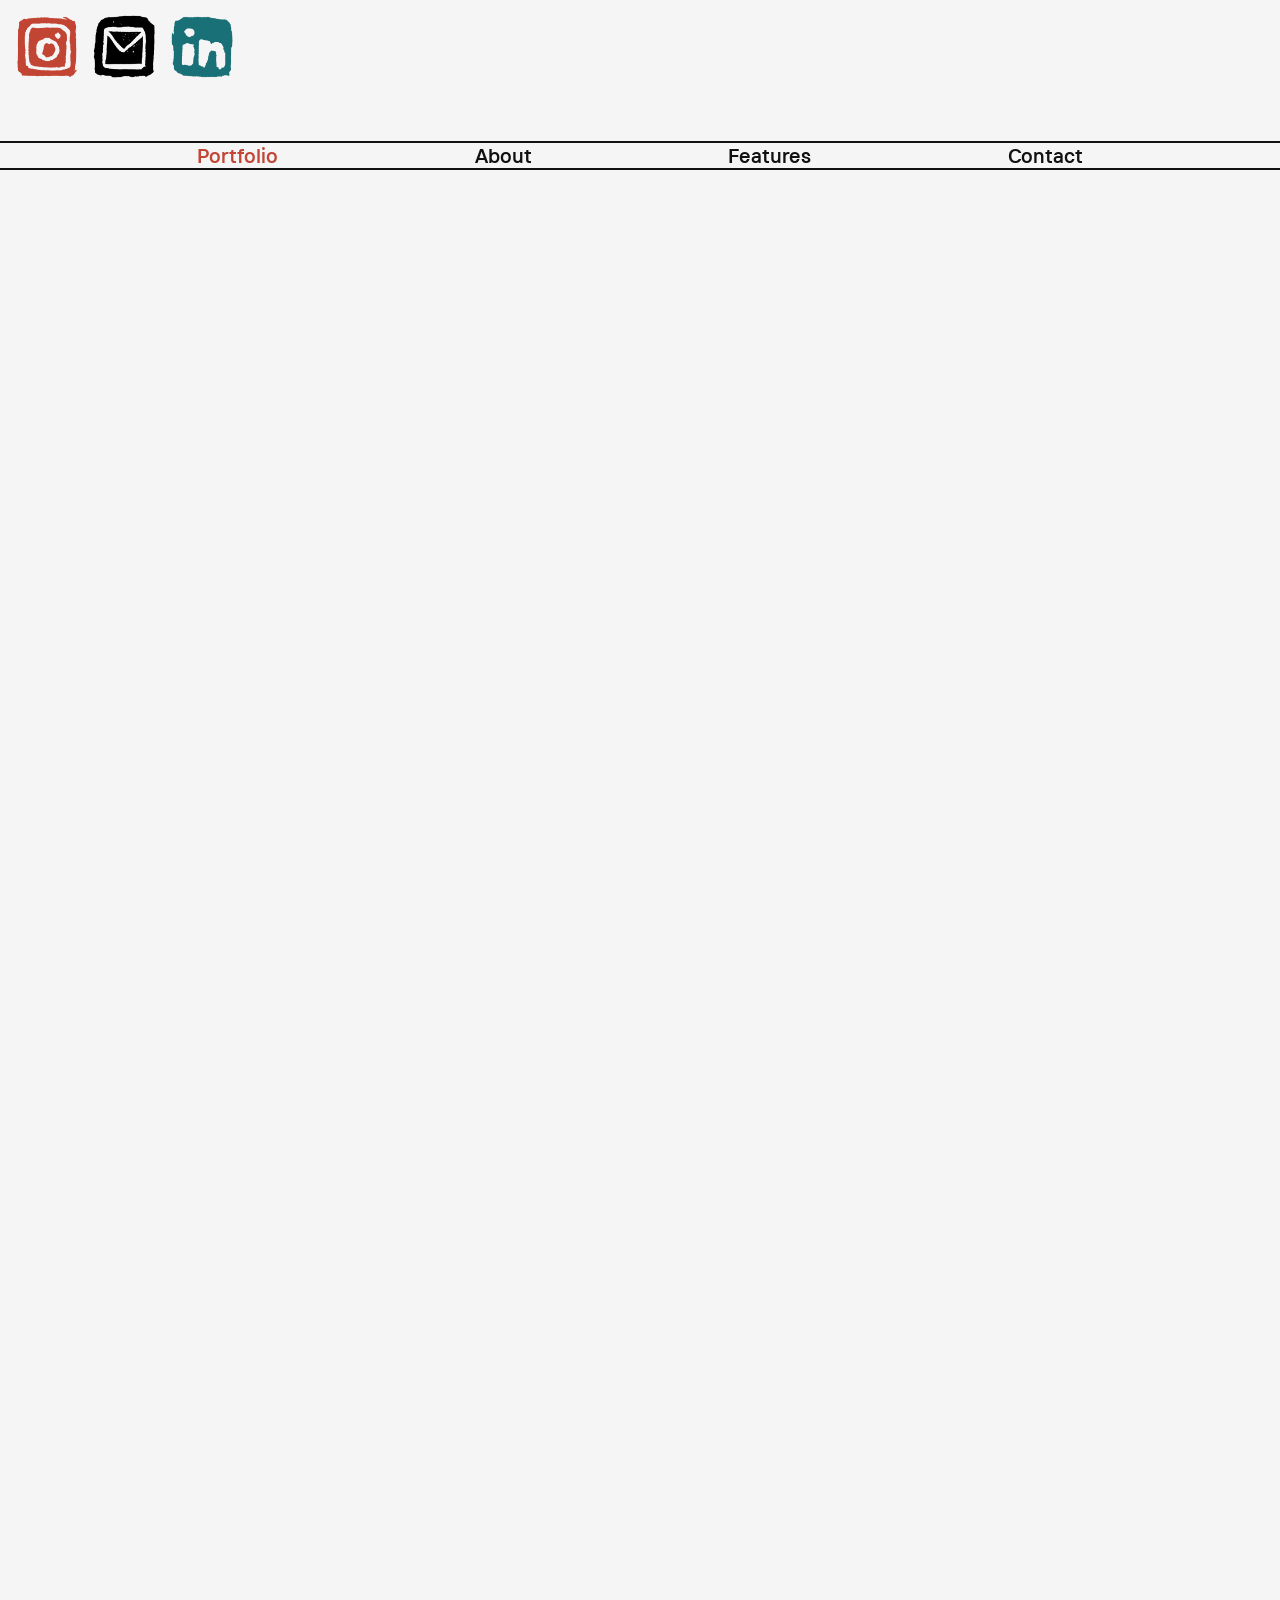
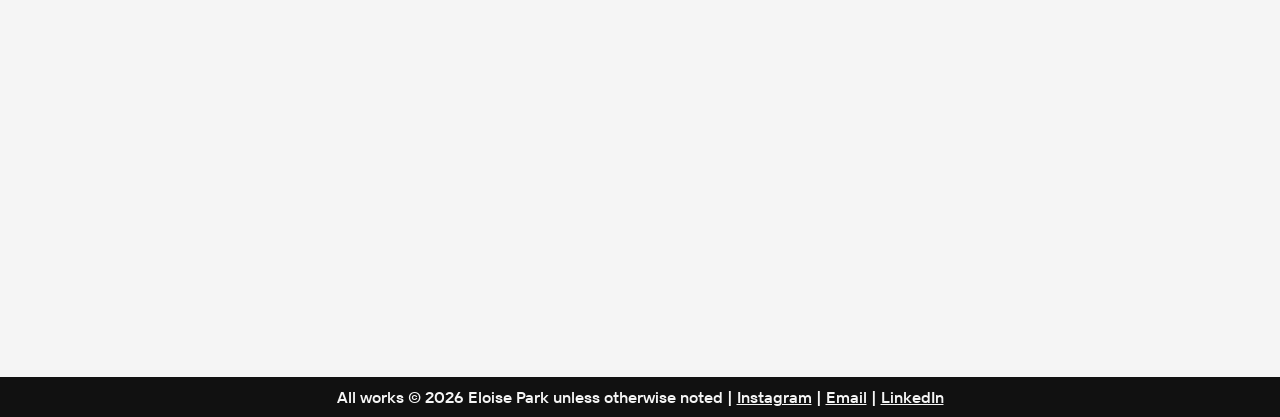
==== index.html @ 5592d57b "facelift" ====
<!DOCTYPE html>
<html lang="en">
<head>
    <meta charset="UTF-8">
    <meta name="viewport" content="width=device-width, initial-scale=1.0">
    <title>Eloise Park</title>
    
    <link rel="stylesheet" href="css/grid.css">
    <link rel="stylesheet" href="css/slideshow.css">
    <link rel="stylesheet" href="css/grid2page.css">
    <link rel="stylesheet" href="css/style.css">
</head>
<body>

    <div class="topstrip">
        <header>
            <h1>
                <a href="index.html">
                    <img id="logo" src="img/icons/eloisepark.png" alt="Eloise Park Logo"
                        onmouseover="this.src='img/icons/eloiseparkred.png'"
                        onmouseout="this.src='img/icons/eloisepark.png'">
                </a>
            </h1>
        </header>
        <div id="icons">
            <a href="https://www.instagram.com/eloise_park_art/" target="_blank"><img src="img/icons/insta.png" alt="Instagram"></a>
            <a href="mailto:eepark.88@gmail.com"><img src="img/icons/mail.png" alt="Email"></a>
            <a href="https://www.linkedin.com/in/eloise-park-a0b113347/" target="_blank"><img src="img/icons/linkedin.png" alt="Linkedin"></a>
        </div>
    </div>


    <nav>
        <ul>
            <li><a href="index.html" class="active">Portfolio</a></li>
            <li><a href="about.html">About</a></li>
            <li><a href="press.html">Features</a></li>
            <li><a href="contact.html">Contact</a></li>
        </ul>
    </nav>

    <main>

        <!-- Portfolio grid section -->
        <section>
            <div id="portfolio-grid" class="row">
                <!-- column 1 -->
                <div class="column">
                    <button class="img-container grid-item" data-category="all bio" data-project-id="1">
                    <img src="img/art/nose.png" alt="Nose"
                        onmouseover="this.src='img/art/noseplain.png'"
                        onmouseout="this.src='img/art/nose.png'">
                    <div class="caption">Nose</div>
                    </button>

                    <button class="img-container grid-item" data-category="all editorial" data-project-id="2">
                    <img src="img/art/castle.png" alt="Castle">
                    <div class="caption">Castle</div>
                    </button>

                    <button class="img-container grid-item" data-category="all editorial" data-project-id="3">
                    <img src="img/art/sheep.png" alt="Sheep">
                    <div class="caption">Sheep</div>
                    </button>

                    <button class="img-container grid-item" data-category="all editorial" data-project-id="4">
                    <img src="img/art/comic.png" alt="Comic">
                    <div class="caption">Comic</div>
                    </button>

                    <button class="img-container grid-item" data-category="all editorial" data-project-id="5">
                    <img src="img/art/penpfp.png" alt="Pen PFP">
                    <div class="caption">Pen PFP</div>
                    </button>
                </div>

                <!-- column 2 -->
                <div class="column">
                    <button class="img-container grid-item" data-category="all editorial" data-project-id="6">
                    <img src="img/art/matcha.png" alt="Matcha">
                    <div class="caption">Matcha</div>
                    </button>

                    <button class="img-container grid-item" data-category="all bio" data-project-id="7">
                    <img src="img/art/eye.png" alt="Eye"
                        onmouseover="this.src='img/art/eyeplain.png'"
                        onmouseout="this.src='img/art/eye.png'">
                    <div class="caption">Eye</div>
                    </button>

                    <button class="img-container grid-item" data-category="all editorial" data-project-id="8">
                    <img src="img/art/landscapeinked.png" alt="Landscape Inked"
                        onmouseover="this.src='img/art/landscape.png'"
                        onmouseout="this.src='img/art/landscapeinked.png'">
                    <div class="caption">Landscape Inked</div>
                    </button>

                    <button class="img-container grid-item" data-category="all editorial" data-project-id="9">
                    <img src="img/art/fire.png" alt="Fire">
                    <div class="caption">Fire</div>
                    </button>

                    <button class="img-container grid-item" data-category="all bio" data-project-id="10">
                    <img src="img/art/plants/11.png" alt="Bindweed">
                    <div class="caption">Bindweed</div>
                    </button>
                </div>

                <!-- column 3 -->
                <div class="column">
                    <button class="img-container grid-item" data-category="all bio" data-project-id="11">
                    <img src="img/art/plants/10.png" alt="Tree of Heaven">
                    <div class="caption">Tree of Heaven</div>
                    </button>

                    <button class="img-container grid-item" data-category="all bio" data-project-id="12">
                    <img src="img/art/ear.png" alt="Ear"
                        onmouseover="this.src='img/art/earplain.png'"
                        onmouseout="this.src='img/art/ear.png'">
                    <div class="caption">Ear</div>
                    </button>

                    <button class="img-container grid-item" data-category="all editorial" data-project-id="13">
                    <img src="img/art/metamorphosis.png" alt="Metamorphosis">
                    <div class="caption">Metamorphosis</div>
                    </button>

                    <button class="img-container grid-item" data-category="all editorial" data-project-id="14">
                    <img src="img/art/woman.png" alt="Shooting from the Hip">
                    <div class="caption">Shooting from the Hip</div>
                    </button>
                </div>

                <!-- column 4 -->
                <div class="column">
                    <button class="img-container grid-item" data-category="all editorial" data-project-id="15">
                    <img src="img/art/warrorinked.png" alt="Warrior Inked"
                        onmouseover="this.src='img/art/warrior.png'"
                        onmouseout="this.src='img/art/warrorinked.png'">
                    <div class="caption">Warrior Inked</div>
                    </button>

                    <button class="img-container grid-item" data-category="all editorial" data-project-id="16">
                    <img src="img/art/pillbug.png" alt="Pillbug">
                    <div class="caption">Pillbug</div>
                    </button>

                    <button class="img-container grid-item" data-category="all bio" data-project-id="17">
                    <img src="img/art/plants/9.png" alt="Dandelion">
                    <div class="caption">Dandelion</div>
                    </button>
                </div>
                </div>
        </section>

        <!-- Project view section (add this if you haven't yet) -->
        <section id="project-view" class="project-view hidden">
            <div class="project-nav-top">
            <button id="back-to-grid" class="nav-arrow">&#8592; Back</button>
            </div>

            <div class="project-content">
            <button id="prev-project" class="nav-arrow">&#8592;</button>

            <div class="project-details">
                <h2 id="project-title"></h2>
                <img id="project-image" src="" alt="">
                <p id="project-description"></p>
            </div>

            <button id="next-project" class="nav-arrow">&#8594;</button>
            </div>
        </section>



    </main>
    <footer>
        All works &copy; 2026 Eloise Park unless otherwise noted 
        | <a href="https://www.instagram.com/eloise_park_art/" target="_blank">Instagram</a> 
        | <a href="mailto:eepark.88@gmail.com">Email</a> 
        | <a href="https://www.linkedin.com/in/eloise-park-a0b113347/" target="_blank">LinkedIn</a>
    </footer>


    <script src="js/script.js"></script>
    <script src="js/grid2page.js"></script>
    <script src="js/slideshow.js"></script>
    <script src="js/index_reveal.js"></script>
</body>
</html>
---- css/grid.css ----
:root{

    --blue: #283c3b;
    --dark-color: var(--black);
    --secondary-dark-color: var(--black);
    --med-color: var(--black);
    --secondary-light-color: #eeddd5;
    --white : #f5f5f5;
    --black : #111111;
}

@font-face {
    font-family: 'paper';
    src: url(fonts/demibold.ttf);
}
@font-face {
    font-family: 'cursive';
    src: url(fonts/cursive.ttf);
}

* {
  box-sizing: border-box;
}



#portfolio-buttons {
  background-color: var(--dark-color);
  padding-top: 10px;
  padding-bottom: 10px;
  text-align: center;
  margin-top: 0px;
  margin-bottom: 20px;
  flex-direction: row;
  display: flex;
  justify-content: space-evenly;
}

#portfolio-buttons button {
  background-color: var(--secondary-dark-color);
  color: var(--white);
  border: none;
  padding: 10px 20px;
  font-size: 1.5vw;
  cursor: pointer;
  border-radius: 5px;
}

@media (max-width: 600px) {
  #portfolio-buttons button {
    font-size: 16px;
    padding: 8px 16px;
  }
}

#portfolio-buttons button:hover {
  background-color: var(--white);
  color: var(--dark-color);
  transition: 0.3s;
}



.row {
  display: flex;
  flex-wrap: wrap;
  padding: 0 4px;
}

.column {
  flex: 25%;
  max-width: 25%;
  padding: 0 4px;
}

.column .img-container {
  position: relative;
  margin-top: 8px;
  overflow: hidden;
  border: var(--secondary-dark-color) solid 2px;
}
.column button {
  width: 100%;
}

.column img {
  width: 100%;
  vertical-align: middle;
  transition: transform 0.4s ease, box-shadow 0.4s ease;
}

.caption {
  position: absolute;
  bottom: 0;
  left: 0;
  right: 0;
  background: var(--dark-color);
  color: var(--white);
  font-size: 16px;
  text-align: center;
  opacity: 0;
  padding: 12px;
  transition: opacity 0.4s ease;
}

.img-container:hover img {
  transform: scale(1.08);
  box-shadow: 0 8px 20px rgba(0, 0, 0, 0.4);
}

.img-container:hover .caption {
  opacity: 1;
}

@media screen and (max-width: 800px) {
  .column {
    flex: 50%;
    max-width: 50%;
  }
  #icons{
    display: none;
  }
}

@media screen and (max-width: 600px) {
  .column {
    flex: 100%;
    max-width: 100%;
  }
}













.img-container2 {
    width: 500px;
    margin: 0 auto;
    border: var(--secondary-dark-color) solid 2px;
}

.img-container2 img {
    width: 100%;
    display: block;
    box-sizing: border-box;
    margin-top: 8px;
    border-radius: 4px;
    transition: box-shadow 0.5s, transform 0.5s;
}




















/* EXTRA ANIMATIONS:::::::::::::: */

/* Scroll reveal system */
.reveal {
  opacity: 0;
  transform: translateY(24px);
  transition: opacity 700ms ease, transform 700ms ease;
  will-change: opacity, transform;
}

.reveal.is-visible {
  opacity: 1;
  transform: translateY(0);
}

@media (max-width: 900px) {
  .reveal,
  .grid-item {
    opacity: 1 !important;
    transform: none !important;
    transition: none !important;
  }
}

footer {
  opacity: 1 !important;
  transform: none !important;
}

/* Slight stagger helpers */
.reveal-delay-1 { transition-delay: 80ms; }
.reveal-delay-2 { transition-delay: 160ms; }
.reveal-delay-3 { transition-delay: 240ms; }
.reveal-delay-4 { transition-delay: 320ms; }

/* Portfolio cards animate nicely */
#portfolio-grid .grid-item {
  opacity: 0;
  transform: translateY(22px) scale(0.985);
  transition: opacity 650ms ease, transform 650ms ease;
}

#portfolio-grid .grid-item.is-visible {
  opacity: 1;
  transform: translateY(0) scale(1);
}

/* Hero/slideshow subtle depth */
.slideshow,
header {
  will-change: transform;
}

/* Optional hover polish for cards */
.grid-item img {
  transition: transform 0.45s ease, filter 0.45s ease;
}

.grid-item:hover img {
  transform: scale(1.04);
  filter: saturate(1.03);
}

/* Accessibility */
@media (prefers-reduced-motion: reduce) {
  .reveal,
  #portfolio-grid .grid-item {
    opacity: 1 !important;
    transform: none !important;
    transition: none !important;
  }
}
---- css/grid2page.css ----
.hidden {
  display: none !important;
}

.grid-item {
  border: none;
  background: none;
  padding: 0;
  cursor: pointer;
  display: block;
}

.grid-item img {
  width: 100%;
  height: auto;
  display: block;
}

.project-view {
  position: fixed;
  inset: 0;
  background: var(--white);
  z-index: 9999;
  overflow-y: auto;        /* allow scrolling inside the modal */
  overflow-x: hidden;
}

.project-nav-top {
  position: absolute;
  top: 20px;
  left: 20px;
  z-index: 20;
}

#back-to-grid {
  color: var(--black);
  border: none;
  background: rgba(255, 255, 255, 0.85);
  padding: 10px 14px;
  border-radius: 8px;
  cursor: pointer;
  font-size: clamp(1rem, 1.4vw, 1.2rem);
}

.project-content {
  width: 100%;
  display: flex;
  flex-direction: column;
  align-items: center;
  justify-content: center;
  padding: 70px 80px 20px;
  box-sizing: border-box;
  position: relative;
}


.project-details {
  display: flex;
  flex-direction: column;
  align-items: center;
  text-align: center;
  gap: 1rem;
}

#project-title {
  margin: 0;
  font-size: clamp(1.2rem, 1.8vw, 2rem);
}

#project-image {
  height: 90vh;
  width: auto;
  max-width: 100%;
  object-fit: contain;
  display: block;
}

#project-description {
  max-width: 900px;
  margin: 0;
  font-size: clamp(1rem, 1.1vw, 1.2rem);
  line-height: 1.4;
}

.nav-arrow {
  position: absolute;
  top: 50%;
  transform: translateY(-50%);
  color: var(--black);
  border: none;
  background: rgba(255, 255, 255, 0.85);
  font-size: clamp(1.5rem, 2vw, 2rem);
  padding: 0.6rem 0.9rem;
  cursor: pointer;
  border-radius: 8px;
  z-index: 20;
}

#prev-project {
  left: 20px;
}

#next-project {
  right: 20px;
}
---- css/style.css ----
:root{
    --blue: #283c3b;
    --red: #c24536;
    --darkred: #763026;
    --dark-color: var(--black);
    --secondary-dark-color: var(--black);
    --med-color: var(--black);
    --secondary-light-color: #eeddd5;
    --white : #f5f5f5;
    --black : #111111;
}

@font-face {
    font-family: 'paper';
    src: url(fonts/demibold.ttf);
}
@font-face {
    font-family: 'cursive';
    src: url(fonts/cursive.ttf);
}

::-webkit-scrollbar{
width: 0px; 
}



  @keyframes slide-in {
    from {
      transform: translateX(100%);
    }
    to {
      transform: translateX(0%);
    }
  }



@keyframes bounce {
  0%, 100% {
    transform: translateY(0);
  }
  50% {
    transform: translateY(-0.5px);
  }
}










body {
    margin: 0;
    padding: 0;
    font-family: 'paper', sans-serif;
    background-color: var(--white);
    color: var(--dark-color);
    overflow-x: hidden;
    scrollbar-width: none;
}





header h1 a {
    text-decoration: none;
    color: var(--dark-color);
    cursor: pointer;
    z-index: 3;
}
header h1 a:hover{
    text-decoration: none;
    font-style: normal;
    color: var(--dark-color);
}

#logo {
    width: 50%;
    height: auto;
    position: relative;
    display: block;
    margin-left: auto;
    margin-right: auto;
    margin-bottom: -20px;
    z-index: 10000000;
}
@media screen and (max-width: 768px) {
    #logo {
        width: 90%;
    }
}



img{
    width: 100%;
}

#icons {
    position: absolute;
    top: 10px;
    left: 10px;
    z-index: 1;
}

#icons img {
    width: 5vw;
    height: 5vw;
    margin: 5px;
    transition: transform 0.3s;
}
#icons img:hover {
    transform: scale(1.2) ;
    border-bottom: var(--dark-color) 1px solid;
}


#sidebar-icons {
    display: flex;
    flex-direction: column;
    max-width: 100%;
    padding: 0px;
    margin: 0px;
}
#sidebar-icons a {
    gap: 10px;
    margin-left: -10px;
    display: flex;
    flex-direction: row;
    align-items: center;
}
#sidebar-icons a img{
    width: 30px;
    height: 30px;
}
#sidebar-icons a p{
    font-size: 16px;
}


@media screen and (max-width: 768px) {
    #icons {
        display: none;
    }
}

#tab {
    position: fixed;
    font-size: 2vw;
    right: 0;
    top: 10px;
    background-color: var(--dark-color);
    color: var(--white);
    padding: 10px;
    border-radius: 8px 0 0 8px;
    cursor: pointer;
    font-family: 'cursive', sans-serif;
    z-index: 2;
    animation: slide-in 1000ms;
}

#tab:hover{
    text-decoration: underline;
    text-decoration-color: var(--white);
    color: var(--secondary-light-color);
    transition: color 0.25s ease-in-out;
}

@media screen and (max-width: 768px) {
    #tab {
        display: none;
    }
}

header {
    background-color: var(--white);
    border-color: var(--dark-color);
    color: var(--dark-color);
    font-family: 'cursive', sans-serif;
    text-align: center;
}

header h1 {
    font-size: 50px;
    margin-top: 30px;
    margin-bottom: 0px;
}

nav {
    display: flex;
    justify-content: space-evenly;
    flex-direction: row;
    background-color: var(--white);
    border-top: solid 2px var(--secondary-dark-color); 
    border-bottom: solid 2px var(--secondary-dark-color);
    border-left: none;
    border-right: none;
    color: var(--secondary-dark-color);
    margin-bottom: 5px;
    font-size: 20px;
}

nav span {
    cursor: pointer;
}

nav span:hover {
    color: var(--med-color);
    font-style: italic;
}

nav ul {
    list-style-type: none;
    padding: 0;
    margin: 0;
    display: flex;
    justify-content: space-evenly;
    width: 100%;
}
nav li {
    display: inline;
}
nav a {
    color: var(--dark-color);
    text-decoration: none;
    margin: 0;
}

a:hover{
font-style: italic;
color: var(--secondary-dark-color);
}

.active {
    color: var(--red) !important;
}


.navbar a:hover {
  background-color: var(--med-color);
  color: var(--white);
}




i {
    display: inline-block;
    color: var(--white);
}
i:hover{
    animation: bounce 0.3s ease-out;
    animation-fill-mode: none;
}





a {
    color: inherit;
    display: inline-block;
}
a:hover{
    animation: bounce 0.3s ease-out;
    animation-fill-mode: none;
}



footer {
    background-color: var(--secondary-dark-color);
    color: var(--white);
    text-align: center;
    margin-top: 20px;
    position: relative;
    left: 0;
    bottom: -10px;
    width: 100%;
    padding: 10px 0;
    padding-bottom: 10px;
}

footer a:hover {
    color: var(--white);
}
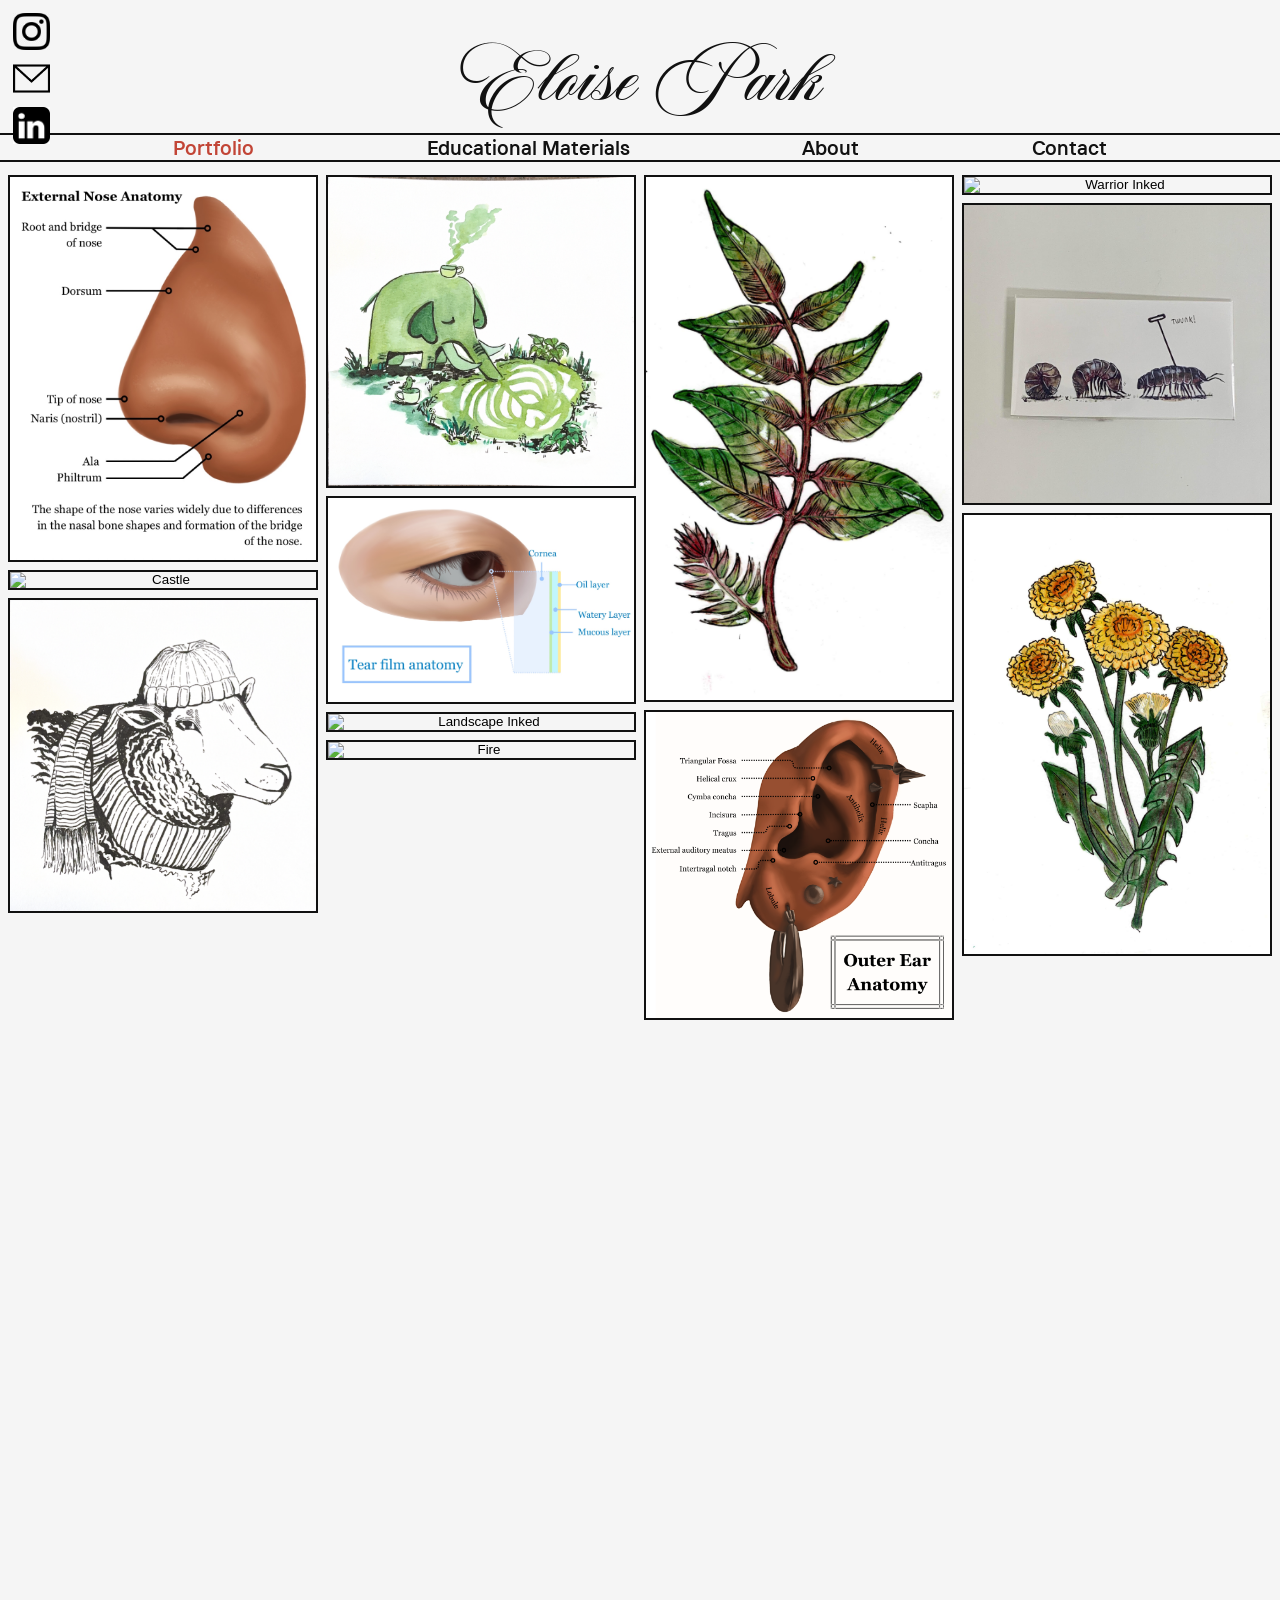
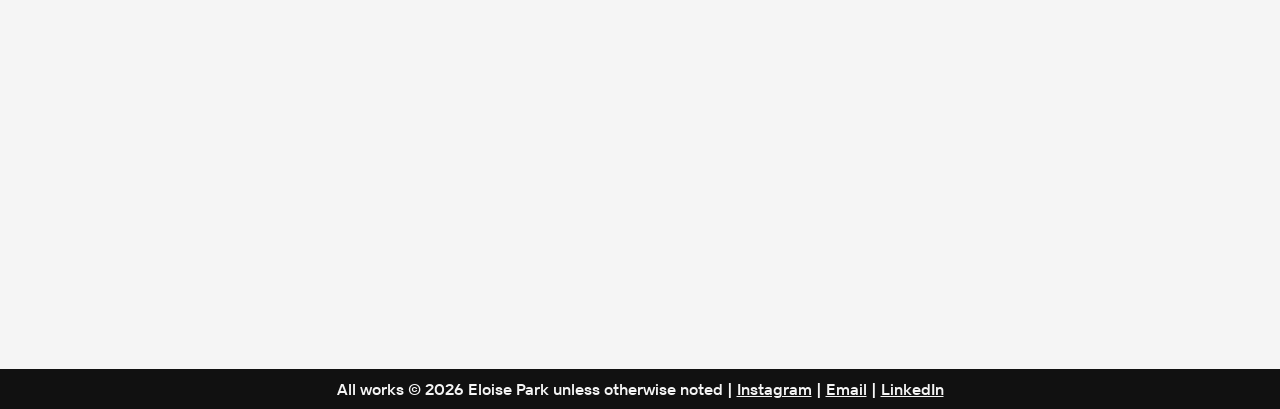
==== commit 030d86c8: "Push" ====
--- a/index.html
+++ b/index.html
@@ -16,9 +16,7 @@
         <header>
             <h1>
                 <a href="index.html">
-                    <img id="logo" src="img/icons/eloisepark.png" alt="Eloise Park Logo"
-                        onmouseover="this.src='img/icons/eloiseparkred.png'"
-                        onmouseout="this.src='img/icons/eloisepark.png'">
+                    Eloise Park
                 </a>
             </h1>
         </header>
@@ -33,8 +31,8 @@
     <nav>
         <ul>
             <li><a href="index.html" class="active">Portfolio</a></li>
+            <li><a href="resources.html">Educational Materials</a></li>
             <li><a href="about.html">About</a></li>
-            <li><a href="press.html">Features</a></li>
             <li><a href="contact.html">Contact</a></li>
         </ul>
     </nav>
--- a/css/style.css
+++ b/css/style.css
@@ -104,15 +104,17 @@
 
 #icons {
     position: absolute;
+    display: flex;
+    flex-direction: column;
     top: 10px;
     left: 10px;
     z-index: 1;
 }
 
 #icons img {
-    width: 5vw;
-    height: 5vw;
-    margin: 5px;
+    width: 2.9vw;
+    height: 2.9vw;
+    margin: 3px;
     transition: transform 0.3s;
 }
 #icons img:hover {
@@ -121,62 +123,12 @@
 }
 
 
-#sidebar-icons {
-    display: flex;
-    flex-direction: column;
-    max-width: 100%;
-    padding: 0px;
-    margin: 0px;
-}
-#sidebar-icons a {
-    gap: 10px;
-    margin-left: -10px;
-    display: flex;
-    flex-direction: row;
-    align-items: center;
-}
-#sidebar-icons a img{
-    width: 30px;
-    height: 30px;
-}
-#sidebar-icons a p{
-    font-size: 16px;
-}
-
-
 @media screen and (max-width: 768px) {
     #icons {
         display: none;
     }
 }
 
-#tab {
-    position: fixed;
-    font-size: 2vw;
-    right: 0;
-    top: 10px;
-    background-color: var(--dark-color);
-    color: var(--white);
-    padding: 10px;
-    border-radius: 8px 0 0 8px;
-    cursor: pointer;
-    font-family: 'cursive', sans-serif;
-    z-index: 2;
-    animation: slide-in 1000ms;
-}
-
-#tab:hover{
-    text-decoration: underline;
-    text-decoration-color: var(--white);
-    color: var(--secondary-light-color);
-    transition: color 0.25s ease-in-out;
-}
-
-@media screen and (max-width: 768px) {
-    #tab {
-        display: none;
-    }
-}
 
 header {
     background-color: var(--white);
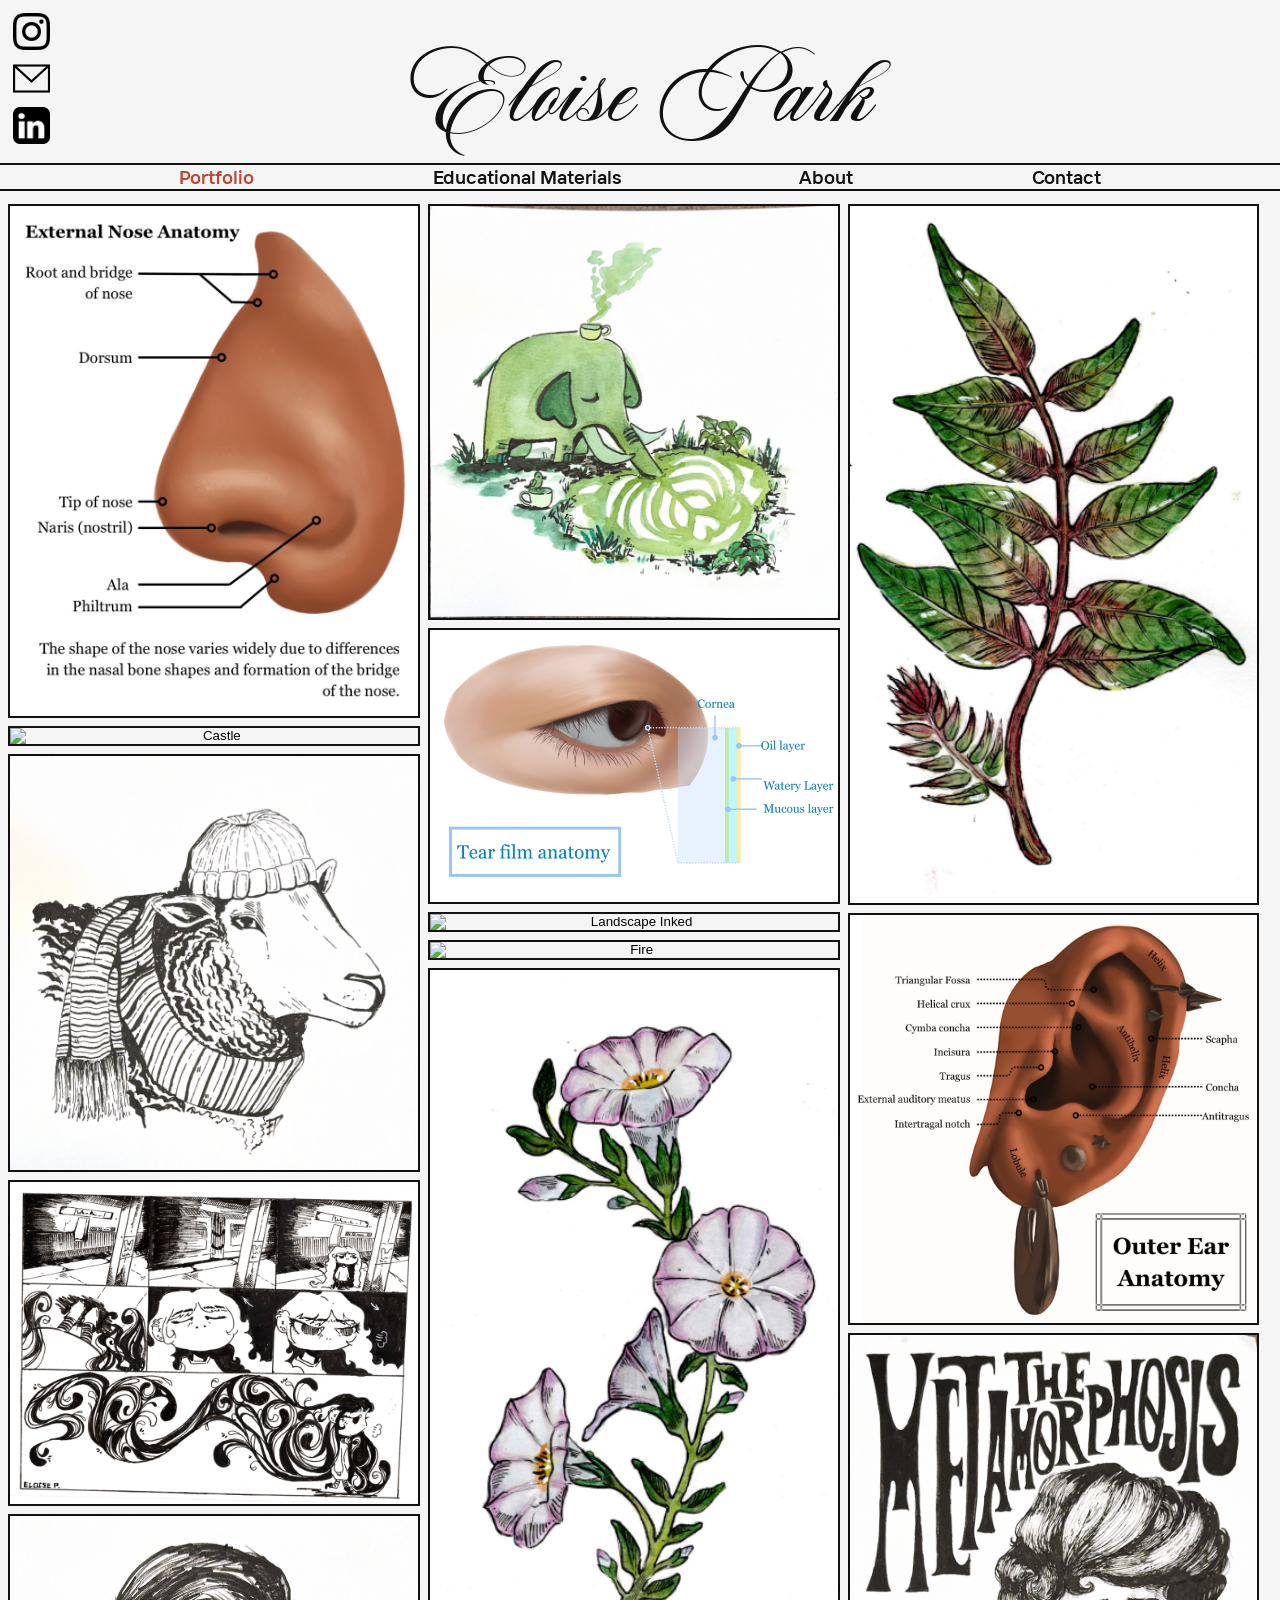
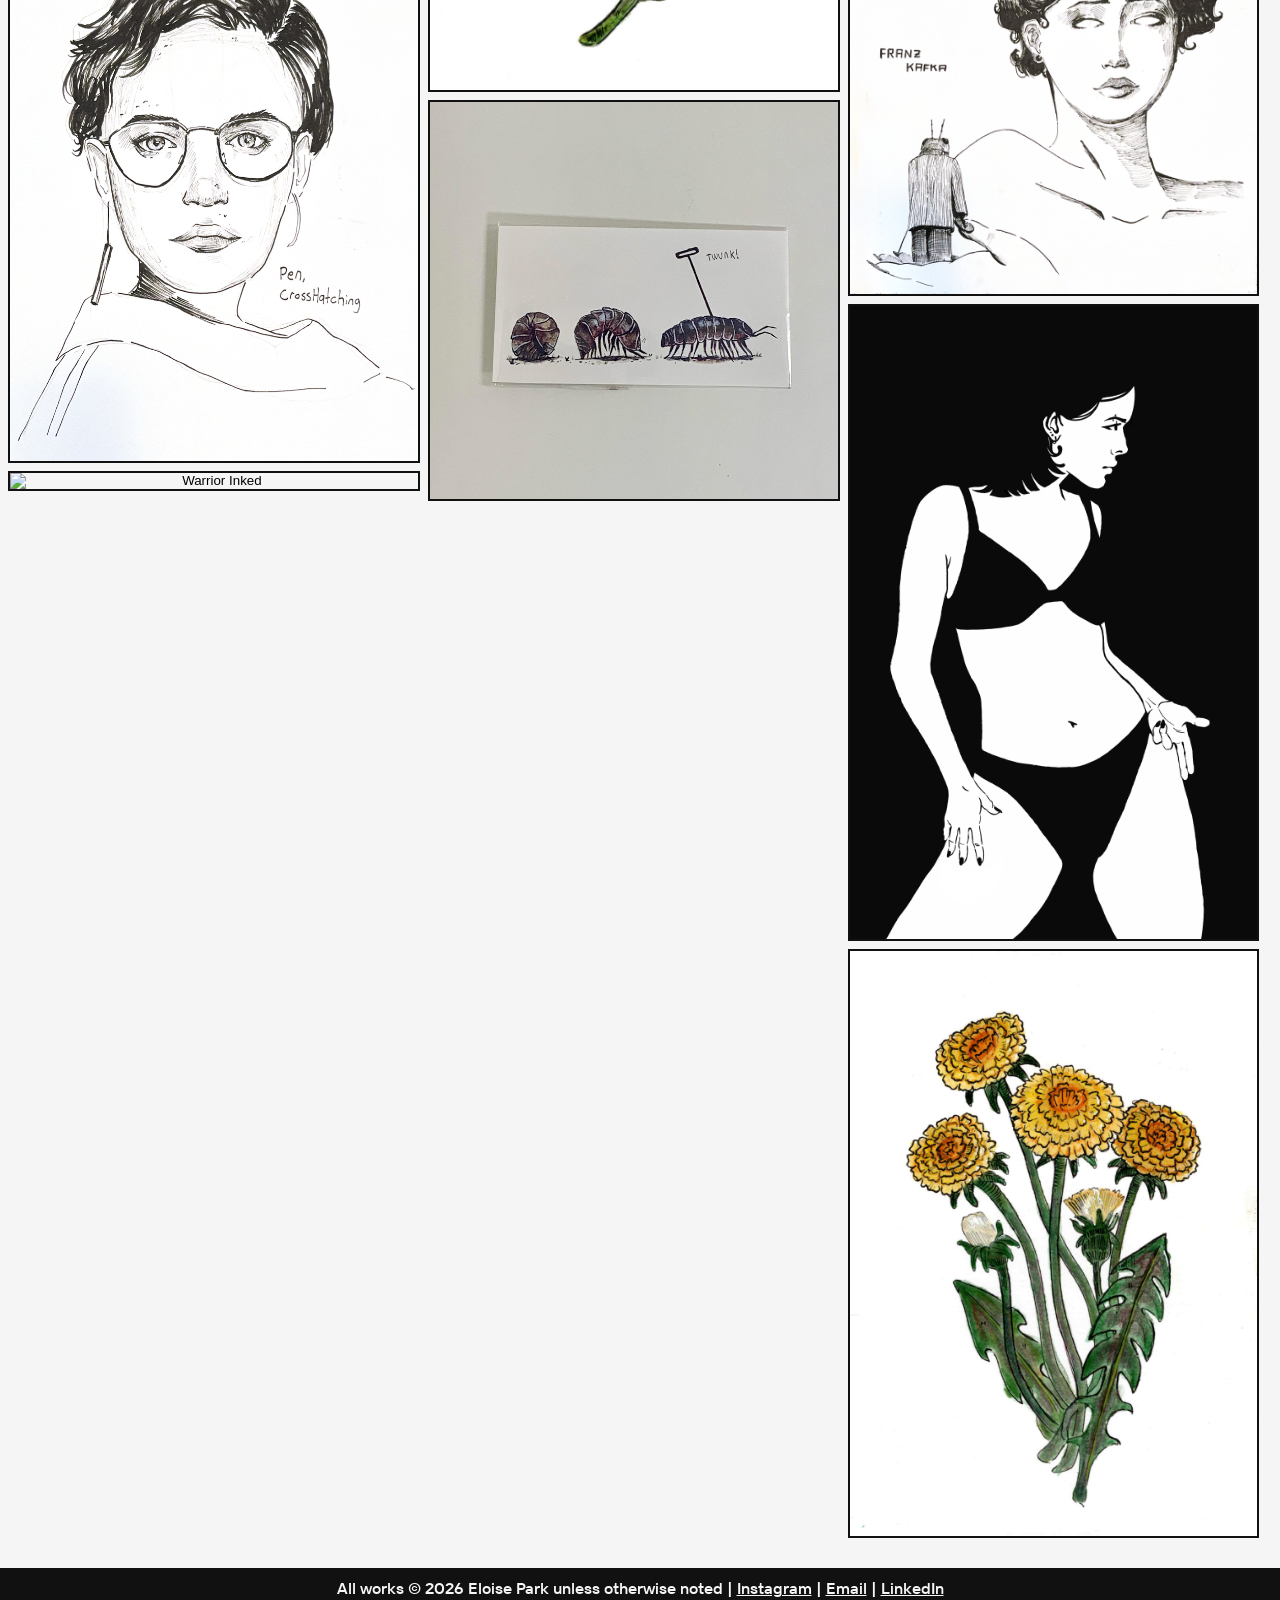
==== commit c23b6b3d: "removing animations" ====
--- a/index.html
+++ b/index.html
@@ -45,110 +45,107 @@
                 <!-- column 1 -->
                 <div class="column">
                     <button class="img-container grid-item" data-category="all bio" data-project-id="1">
-                    <img src="img/art/nose.png" alt="Nose"
-                        onmouseover="this.src='img/art/noseplain.png'"
-                        onmouseout="this.src='img/art/nose.png'">
-                    <div class="caption">Nose</div>
+                        <img src="img/art/nose.png" alt="Nose"
+                            onmouseover="this.src='img/art/noseplain.png'"
+                            onmouseout="this.src='img/art/nose.png'">
+                        <div class="caption">Nose</div>
                     </button>
 
                     <button class="img-container grid-item" data-category="all editorial" data-project-id="2">
-                    <img src="img/art/castle.png" alt="Castle">
-                    <div class="caption">Castle</div>
+                        <img src="img/art/castle.png" alt="Castle">
+                        <div class="caption">Castle</div>
                     </button>
 
                     <button class="img-container grid-item" data-category="all editorial" data-project-id="3">
-                    <img src="img/art/sheep.png" alt="Sheep">
-                    <div class="caption">Sheep</div>
+                        <img src="img/art/sheep.png" alt="Sheep">
+                        <div class="caption">Sheep</div>
                     </button>
 
                     <button class="img-container grid-item" data-category="all editorial" data-project-id="4">
-                    <img src="img/art/comic.png" alt="Comic">
-                    <div class="caption">Comic</div>
+                        <img src="img/art/comic.png" alt="Comic">
+                        <div class="caption">Comic</div>
                     </button>
 
                     <button class="img-container grid-item" data-category="all editorial" data-project-id="5">
-                    <img src="img/art/penpfp.png" alt="Pen PFP">
-                    <div class="caption">Pen PFP</div>
+                        <img src="img/art/penpfp.png" alt="Pen PFP">
+                        <div class="caption">Pen PFP</div>
+                    </button>
+
+                    <button class="img-container grid-item" data-category="all editorial" data-project-id="15">
+                        <img src="img/art/warrorinked.png" alt="Warrior Inked"
+                            onmouseover="this.src='img/art/warrior.png'"
+                            onmouseout="this.src='img/art/warrorinked.png'">
+                        <div class="caption">Warrior Inked</div>
                     </button>
                 </div>
 
                 <!-- column 2 -->
                 <div class="column">
                     <button class="img-container grid-item" data-category="all editorial" data-project-id="6">
-                    <img src="img/art/matcha.png" alt="Matcha">
-                    <div class="caption">Matcha</div>
+                        <img src="img/art/matcha.png" alt="Matcha">
+                        <div class="caption">Matcha</div>
                     </button>
 
                     <button class="img-container grid-item" data-category="all bio" data-project-id="7">
-                    <img src="img/art/eye.png" alt="Eye"
-                        onmouseover="this.src='img/art/eyeplain.png'"
-                        onmouseout="this.src='img/art/eye.png'">
-                    <div class="caption">Eye</div>
+                        <img src="img/art/eye.png" alt="Eye"
+                            onmouseover="this.src='img/art/eyeplain.png'"
+                            onmouseout="this.src='img/art/eye.png'">
+                        <div class="caption">Eye</div>
                     </button>
 
                     <button class="img-container grid-item" data-category="all editorial" data-project-id="8">
-                    <img src="img/art/landscapeinked.png" alt="Landscape Inked"
-                        onmouseover="this.src='img/art/landscape.png'"
-                        onmouseout="this.src='img/art/landscapeinked.png'">
-                    <div class="caption">Landscape Inked</div>
+                        <img src="img/art/landscapeinked.png" alt="Landscape Inked"
+                            onmouseover="this.src='img/art/landscape.png'"
+                            onmouseout="this.src='img/art/landscapeinked.png'">
+                        <div class="caption">Landscape Inked</div>
                     </button>
 
                     <button class="img-container grid-item" data-category="all editorial" data-project-id="9">
-                    <img src="img/art/fire.png" alt="Fire">
-                    <div class="caption">Fire</div>
+                        <img src="img/art/fire.png" alt="Fire">
+                        <div class="caption">Fire</div>
                     </button>
 
                     <button class="img-container grid-item" data-category="all bio" data-project-id="10">
-                    <img src="img/art/plants/11.png" alt="Bindweed">
-                    <div class="caption">Bindweed</div>
+                        <img src="img/art/plants/11.png" alt="Bindweed">
+                        <div class="caption">Bindweed</div>
+                    </button>
+
+                    <button class="img-container grid-item" data-category="all editorial" data-project-id="16">
+                        <img src="img/art/pillbug.png" alt="Pillbug">
+                        <div class="caption">Pillbug</div>
                     </button>
                 </div>
 
                 <!-- column 3 -->
                 <div class="column">
                     <button class="img-container grid-item" data-category="all bio" data-project-id="11">
-                    <img src="img/art/plants/10.png" alt="Tree of Heaven">
-                    <div class="caption">Tree of Heaven</div>
+                        <img src="img/art/plants/10.png" alt="Tree of Heaven">
+                        <div class="caption">Tree of Heaven</div>
                     </button>
 
                     <button class="img-container grid-item" data-category="all bio" data-project-id="12">
-                    <img src="img/art/ear.png" alt="Ear"
-                        onmouseover="this.src='img/art/earplain.png'"
-                        onmouseout="this.src='img/art/ear.png'">
-                    <div class="caption">Ear</div>
+                        <img src="img/art/ear.png" alt="Ear"
+                            onmouseover="this.src='img/art/earplain.png'"
+                            onmouseout="this.src='img/art/ear.png'">
+                        <div class="caption">Ear</div>
                     </button>
 
                     <button class="img-container grid-item" data-category="all editorial" data-project-id="13">
-                    <img src="img/art/metamorphosis.png" alt="Metamorphosis">
-                    <div class="caption">Metamorphosis</div>
+                        <img src="img/art/metamorphosis.png" alt="Metamorphosis">
+                        <div class="caption">Metamorphosis</div>
                     </button>
 
                     <button class="img-container grid-item" data-category="all editorial" data-project-id="14">
-                    <img src="img/art/woman.png" alt="Shooting from the Hip">
-                    <div class="caption">Shooting from the Hip</div>
-                    </button>
-                </div>
-
-                <!-- column 4 -->
-                <div class="column">
-                    <button class="img-container grid-item" data-category="all editorial" data-project-id="15">
-                    <img src="img/art/warrorinked.png" alt="Warrior Inked"
-                        onmouseover="this.src='img/art/warrior.png'"
-                        onmouseout="this.src='img/art/warrorinked.png'">
-                    <div class="caption">Warrior Inked</div>
-                    </button>
-
-                    <button class="img-container grid-item" data-category="all editorial" data-project-id="16">
-                    <img src="img/art/pillbug.png" alt="Pillbug">
-                    <div class="caption">Pillbug</div>
+                        <img src="img/art/woman.png" alt="Shooting from the Hip">
+                        <div class="caption">Shooting from the Hip</div>
                     </button>
 
                     <button class="img-container grid-item" data-category="all bio" data-project-id="17">
-                    <img src="img/art/plants/9.png" alt="Dandelion">
-                    <div class="caption">Dandelion</div>
+                        <img src="img/art/plants/9.png" alt="Dandelion">
+                        <div class="caption">Dandelion</div>
                     </button>
                 </div>
-                </div>
+            </div>
         </section>
 
         <!-- Project view section (add this if you haven't yet) -->
@@ -181,9 +178,6 @@
     </footer>
 
 
-    <script src="js/script.js"></script>
     <script src="js/grid2page.js"></script>
-    <script src="js/slideshow.js"></script>
-    <script src="js/index_reveal.js"></script>
 </body>
 </html>
--- a/css/grid.css
+++ b/css/grid.css
@@ -68,8 +68,8 @@
 }
 
 .column {
-  flex: 25%;
-  max-width: 25%;
+  flex: 33%;
+  max-width: 33%;
   padding: 0 4px;
 }
 
@@ -175,58 +175,6 @@
 
 
 
-/* EXTRA ANIMATIONS:::::::::::::: */
-
-/* Scroll reveal system */
-.reveal {
-  opacity: 0;
-  transform: translateY(24px);
-  transition: opacity 700ms ease, transform 700ms ease;
-  will-change: opacity, transform;
-}
-
-.reveal.is-visible {
-  opacity: 1;
-  transform: translateY(0);
-}
-
-@media (max-width: 900px) {
-  .reveal,
-  .grid-item {
-    opacity: 1 !important;
-    transform: none !important;
-    transition: none !important;
-  }
-}
-
-footer {
-  opacity: 1 !important;
-  transform: none !important;
-}
-
-/* Slight stagger helpers */
-.reveal-delay-1 { transition-delay: 80ms; }
-.reveal-delay-2 { transition-delay: 160ms; }
-.reveal-delay-3 { transition-delay: 240ms; }
-.reveal-delay-4 { transition-delay: 320ms; }
-
-/* Portfolio cards animate nicely */
-#portfolio-grid .grid-item {
-  opacity: 0;
-  transform: translateY(22px) scale(0.985);
-  transition: opacity 650ms ease, transform 650ms ease;
-}
-
-#portfolio-grid .grid-item.is-visible {
-  opacity: 1;
-  transform: translateY(0) scale(1);
-}
-
-/* Hero/slideshow subtle depth */
-.slideshow,
-header {
-  will-change: transform;
-}
 
 /* Optional hover polish for cards */
 .grid-item img {
@@ -237,13 +185,3 @@
   transform: scale(1.04);
   filter: saturate(1.03);
 }
-
-/* Accessibility */
-@media (prefers-reduced-motion: reduce) {
-  .reveal,
-  #portfolio-grid .grid-item {
-    opacity: 1 !important;
-    transform: none !important;
-    transition: none !important;
-  }
-}
--- a/css/style.css
+++ b/css/style.css
@@ -65,7 +65,15 @@
 }
 
 
-
+@media (min-width: 900px) {
+    header h1 a{
+        font-size: 5vw;
+    }
+    nav ul {
+        font-size: 1.5vw;
+    }
+    
+}
 
 
 header h1 a {
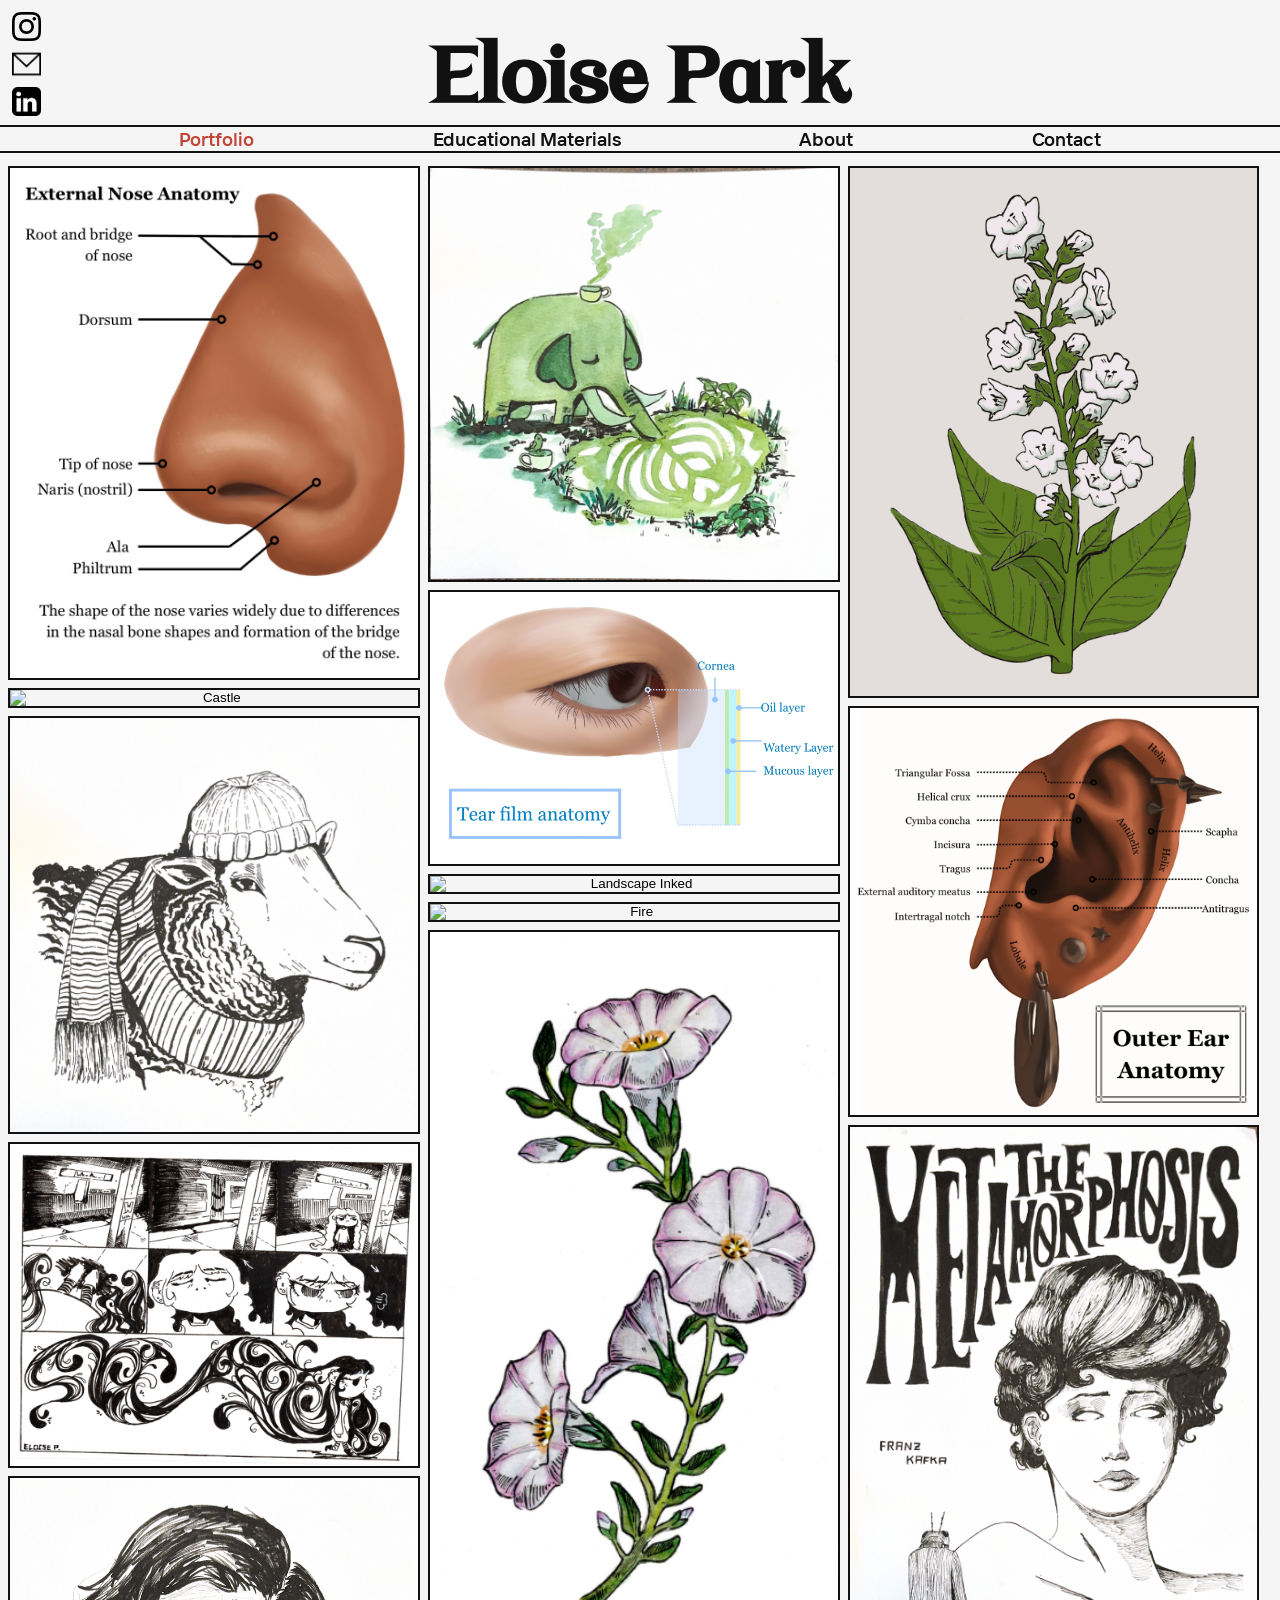
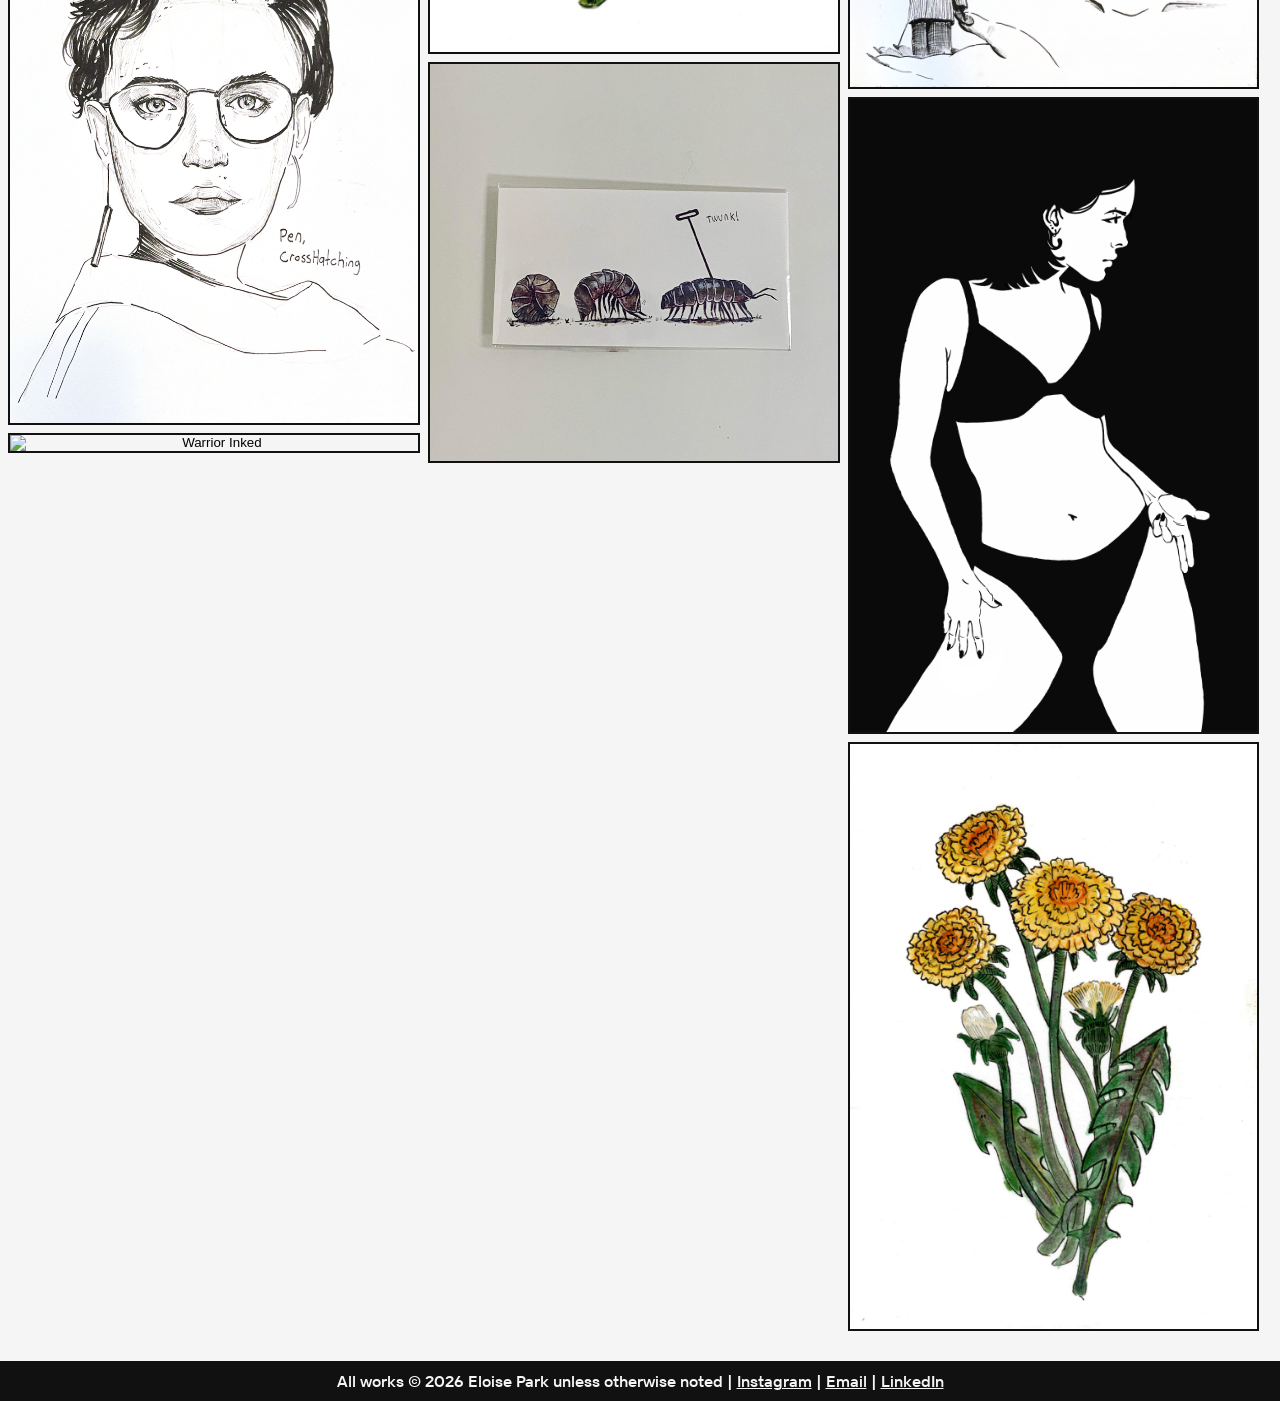
==== commit f26d7a50: "new plant gif" ====
--- a/index.html
+++ b/index.html
@@ -119,8 +119,8 @@
                 <!-- column 3 -->
                 <div class="column">
                     <button class="img-container grid-item" data-category="all bio" data-project-id="11">
-                        <img src="img/art/plants/10.png" alt="Tree of Heaven">
-                        <div class="caption">Tree of Heaven</div>
+                        <img src="img/art/plants/plants.gif" alt="Tree of Heaven">
+                        <div class="caption">Plant work</div>
                     </button>
 
                     <button class="img-container grid-item" data-category="all bio" data-project-id="12">
--- a/css/style.css
+++ b/css/style.css
@@ -16,7 +16,7 @@
 }
 @font-face {
     font-family: 'cursive';
-    src: url(fonts/cursive.ttf);
+    src: url(fonts/handCursive.ttf);
 }
 
 ::-webkit-scrollbar{
@@ -120,9 +120,9 @@
 }
 
 #icons img {
-    width: 2.9vw;
-    height: 2.9vw;
-    margin: 3px;
+    width: 2.3vw;
+    height: 2.3vw;
+    margin: 2px;
     transition: transform 0.3s;
 }
 #icons img:hover {
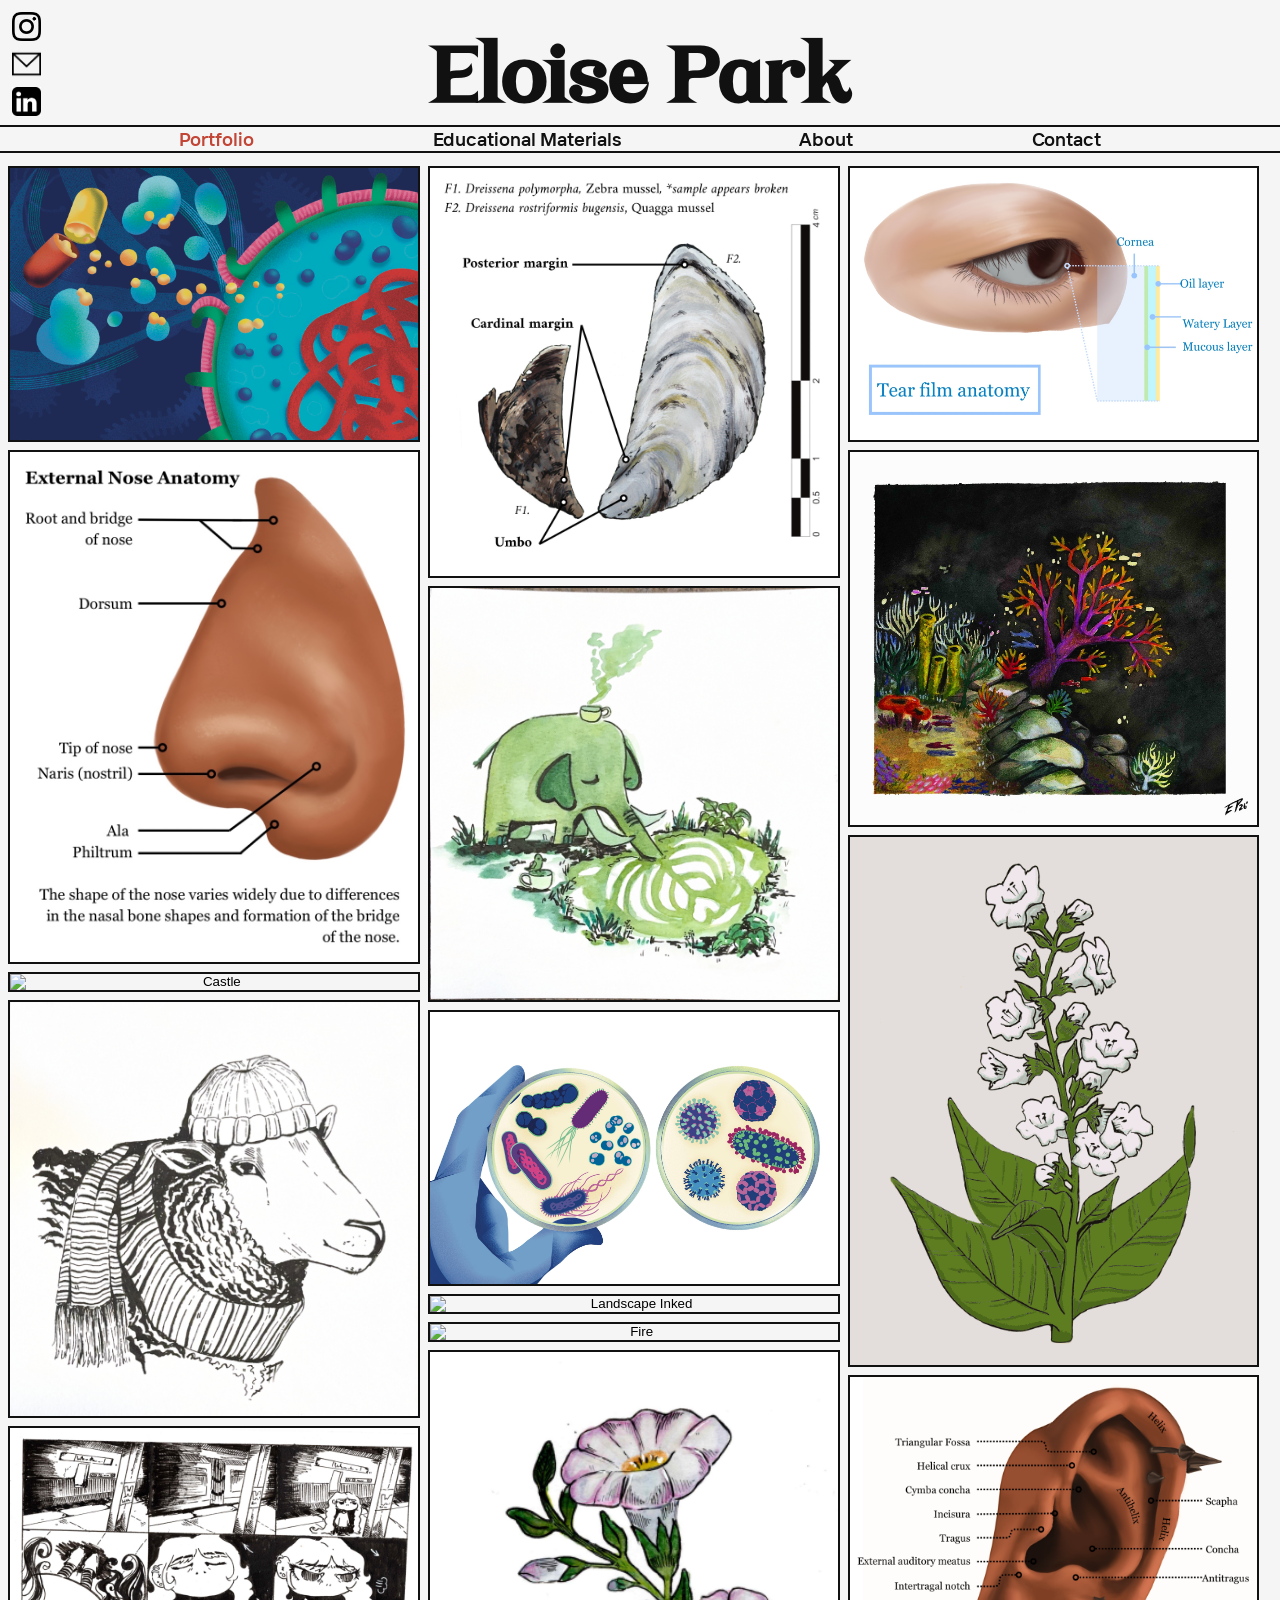
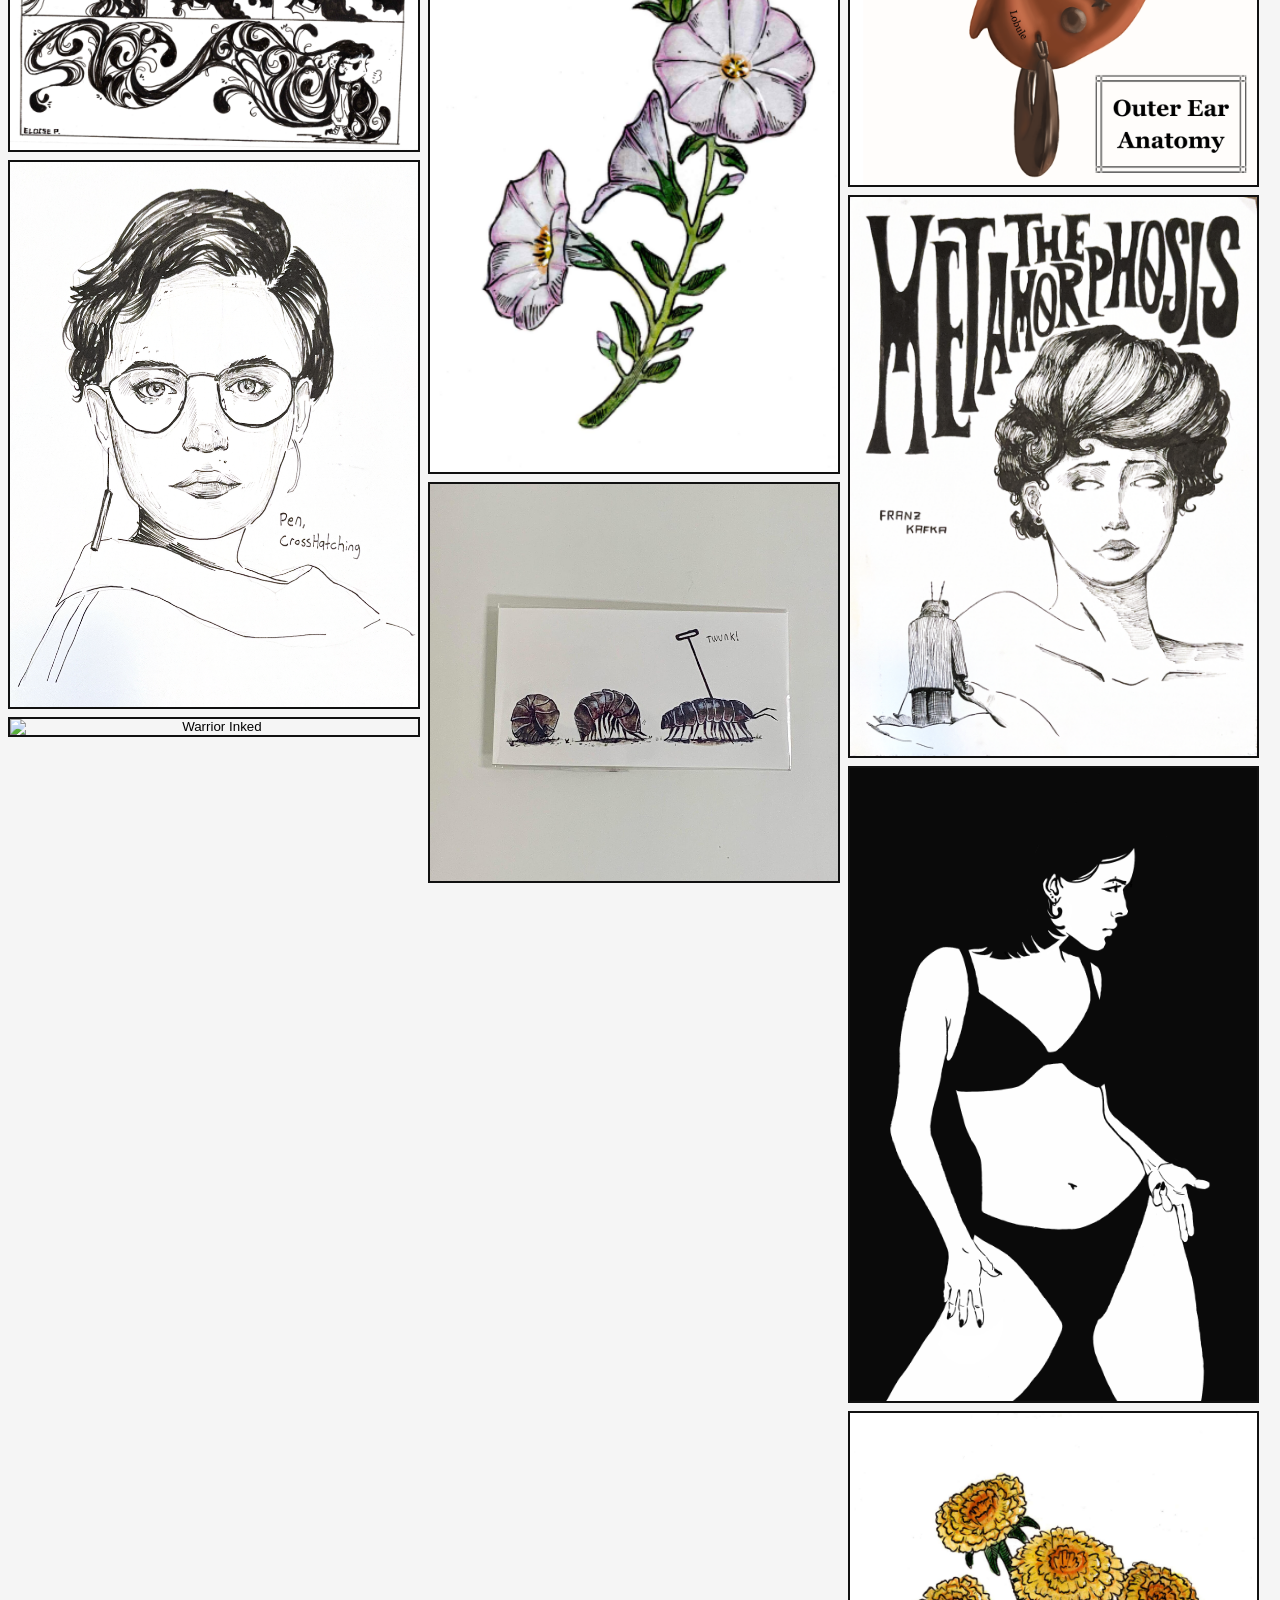
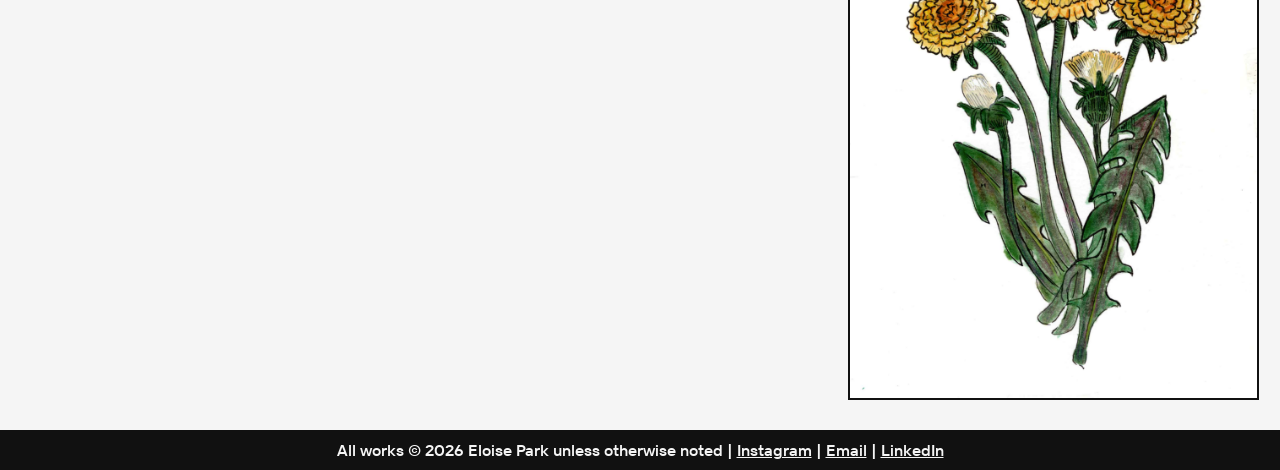
==== commit 627d3ce9: "bacteria exhibition update" ====
--- a/index.html
+++ b/index.html
@@ -22,7 +22,7 @@
         </header>
         <div id="icons">
             <a href="https://www.instagram.com/eloise_park_art/" target="_blank"><img src="img/icons/insta.png" alt="Instagram"></a>
-            <a href="mailto:eepark.88@gmail.com"><img src="img/icons/mail.png" alt="Email"></a>
+            <a href="contact.html"><img src="img/icons/mail.png" alt="Email"></a>
             <a href="https://www.linkedin.com/in/eloise-park-a0b113347/" target="_blank"><img src="img/icons/linkedin.png" alt="Linkedin"></a>
         </div>
     </div>
@@ -44,6 +44,12 @@
             <div id="portfolio-grid" class="row">
                 <!-- column 1 -->
                 <div class="column">
+
+                    <button class="img-container grid-item" data-category="all bio">
+                        <img src="img/art/bacteria/cell.jpg" alt="cell">
+                        <div class="caption">Cell</div>
+                    </button>
+
                     <button class="img-container grid-item" data-category="all bio" data-project-id="1">
                         <img src="img/art/nose.png" alt="Nose"
                             onmouseover="this.src='img/art/noseplain.png'"
@@ -81,10 +87,47 @@
 
                 <!-- column 2 -->
                 <div class="column">
+
+                    <button class="img-container grid-item" data-category="all bio">
+                        <img src="img/art/bacteria/shells.jpg" alt="shells">
+                        <div class="caption">Shells</div>
+                    </button>
+
                     <button class="img-container grid-item" data-category="all editorial" data-project-id="6">
                         <img src="img/art/matcha.png" alt="Matcha">
                         <div class="caption">Matcha</div>
                     </button>
+
+                    <button class="img-container grid-item" data-category="all bio">
+                        <img src="img/art/bacteria/petri.jpg" alt="petri dish">
+                        <div class="caption">Petri Dish</div>
+                    </button>
+
+                    <button class="img-container grid-item" data-category="all editorial" data-project-id="8">
+                        <img src="img/art/landscapeinked.png" alt="Landscape Inked"
+                            onmouseover="this.src='img/art/landscape.png'"
+                            onmouseout="this.src='img/art/landscapeinked.png'">
+                        <div class="caption">Landscape Inked</div>
+                    </button>
+
+                    <button class="img-container grid-item" data-category="all editorial" data-project-id="9">
+                        <img src="img/art/fire.png" alt="Fire">
+                        <div class="caption">Fire</div>
+                    </button>
+
+                    <button class="img-container grid-item" data-category="all bio" data-project-id="10">
+                        <img src="img/art/plants/11.png" alt="Bindweed">
+                        <div class="caption">Bindweed</div>
+                    </button>
+
+                    <button class="img-container grid-item" data-category="all editorial" data-project-id="16">
+                        <img src="img/art/pillbug.png" alt="Pillbug">
+                        <div class="caption">Pillbug</div>
+                    </button>
+                </div>
+
+                <!-- column 3 -->
+                <div class="column">
 
                     <button class="img-container grid-item" data-category="all bio" data-project-id="7">
                         <img src="img/art/eye.png" alt="Eye"
@@ -93,31 +136,12 @@
                         <div class="caption">Eye</div>
                     </button>
 
-                    <button class="img-container grid-item" data-category="all editorial" data-project-id="8">
-                        <img src="img/art/landscapeinked.png" alt="Landscape Inked"
-                            onmouseover="this.src='img/art/landscape.png'"
-                            onmouseout="this.src='img/art/landscapeinked.png'">
-                        <div class="caption">Landscape Inked</div>
-                    </button>
-
-                    <button class="img-container grid-item" data-category="all editorial" data-project-id="9">
-                        <img src="img/art/fire.png" alt="Fire">
-                        <div class="caption">Fire</div>
-                    </button>
-
-                    <button class="img-container grid-item" data-category="all bio" data-project-id="10">
-                        <img src="img/art/plants/11.png" alt="Bindweed">
-                        <div class="caption">Bindweed</div>
-                    </button>
-
-                    <button class="img-container grid-item" data-category="all editorial" data-project-id="16">
-                        <img src="img/art/pillbug.png" alt="Pillbug">
-                        <div class="caption">Pillbug</div>
-                    </button>
-                </div>
-
-                <!-- column 3 -->
-                <div class="column">
+                    <button class="img-container grid-item" data-category="all bio">
+                        <img src="img/art/bacteria/coral.jpg" alt="coral">
+                        <div class="caption">Coral</div>
+                    </button>
+
+                    
                     <button class="img-container grid-item" data-category="all bio" data-project-id="11">
                         <img src="img/art/plants/plants.gif" alt="Tree of Heaven">
                         <div class="caption">Plant work</div>
@@ -159,7 +183,10 @@
 
             <div class="project-details">
                 <h2 id="project-title"></h2>
-                <img id="project-image" src="" alt="">
+                <div class="project-image-wrapper">
+                    <div class="watermark-overlay"></div>
+                    <img id="project-image" src="" alt="">
+                </div>
                 <p id="project-description"></p>
             </div>
 
@@ -173,11 +200,23 @@
     <footer>
         All works &copy; 2026 Eloise Park unless otherwise noted 
         | <a href="https://www.instagram.com/eloise_park_art/" target="_blank">Instagram</a> 
-        | <a href="mailto:eepark.88@gmail.com">Email</a> 
+        | <a href="contact.html">Email</a> 
         | <a href="https://www.linkedin.com/in/eloise-park-a0b113347/" target="_blank">LinkedIn</a>
     </footer>
 
 
     <script src="js/grid2page.js"></script>
+    <script>
+      document.addEventListener('DOMContentLoaded', function() {
+        document.querySelectorAll('img').forEach(function(img) {
+            img.addEventListener('contextmenu', function(event) {
+                event.preventDefault();
+            });
+            img.addEventListener('touchstart', function(event) {
+                event.preventDefault(); 
+            });
+        });
+      });
+    </script>
 </body>
 </html>
--- a/css/grid2page.css
+++ b/css/grid2page.css
@@ -73,6 +73,22 @@
   max-width: 100%;
   object-fit: contain;
   display: block;
+  position: relative;
+  z-index: 1;
+}
+
+.project-image-wrapper {
+  position: relative;
+  display: inline-block;
+}
+
+.watermark-overlay {
+  position: absolute;
+  inset: 0;
+  background: url('../img/watermark.png') center center / cover no-repeat;
+  opacity: 0.35;
+  pointer-events: none;
+  z-index: 2;
 }
 
 #project-description {
--- a/css/style.css
+++ b/css/style.css
@@ -247,6 +247,12 @@
     padding-bottom: 10px;
 }
 
-footer a:hover {
+img {
+  -webkit-touch-callout: none;
+  -webkit-user-drag: none;
+  user-drag: none;
+}
+
+.footer a:hover {
     color: var(--white);
 }
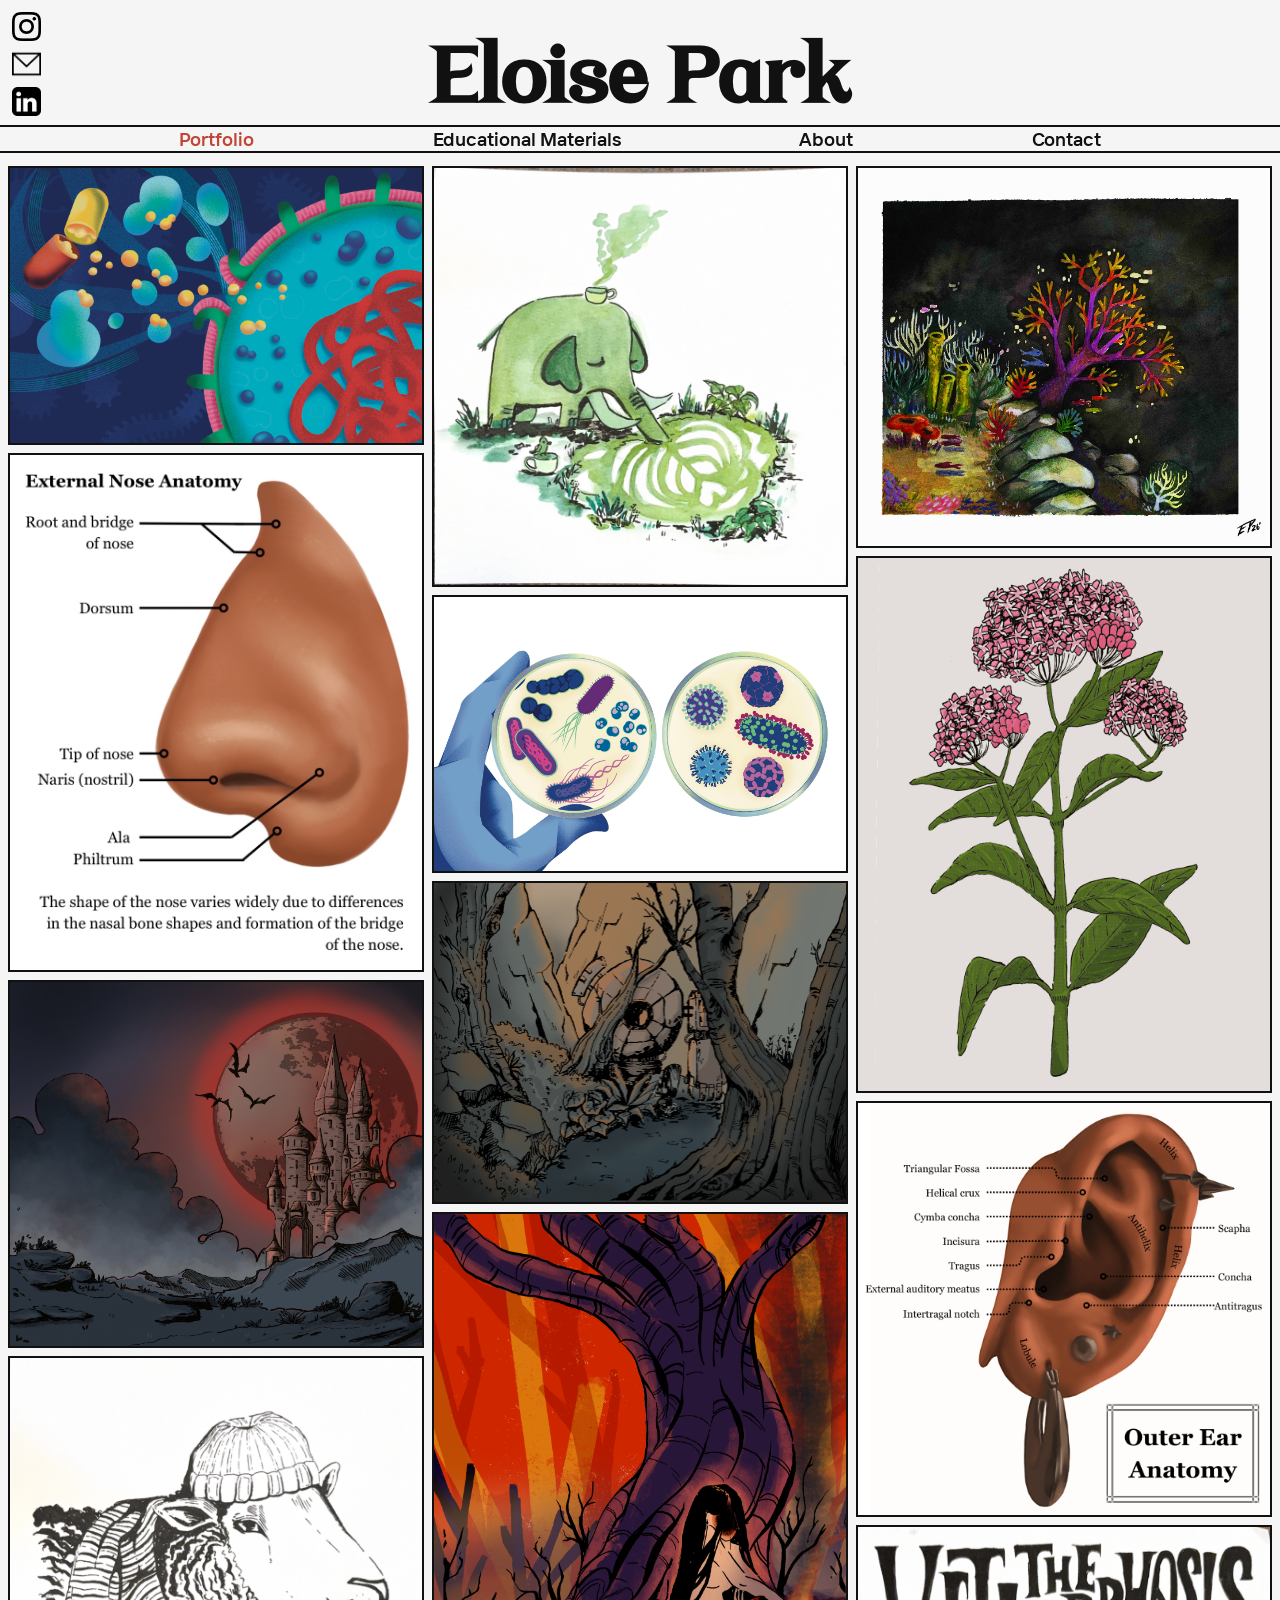
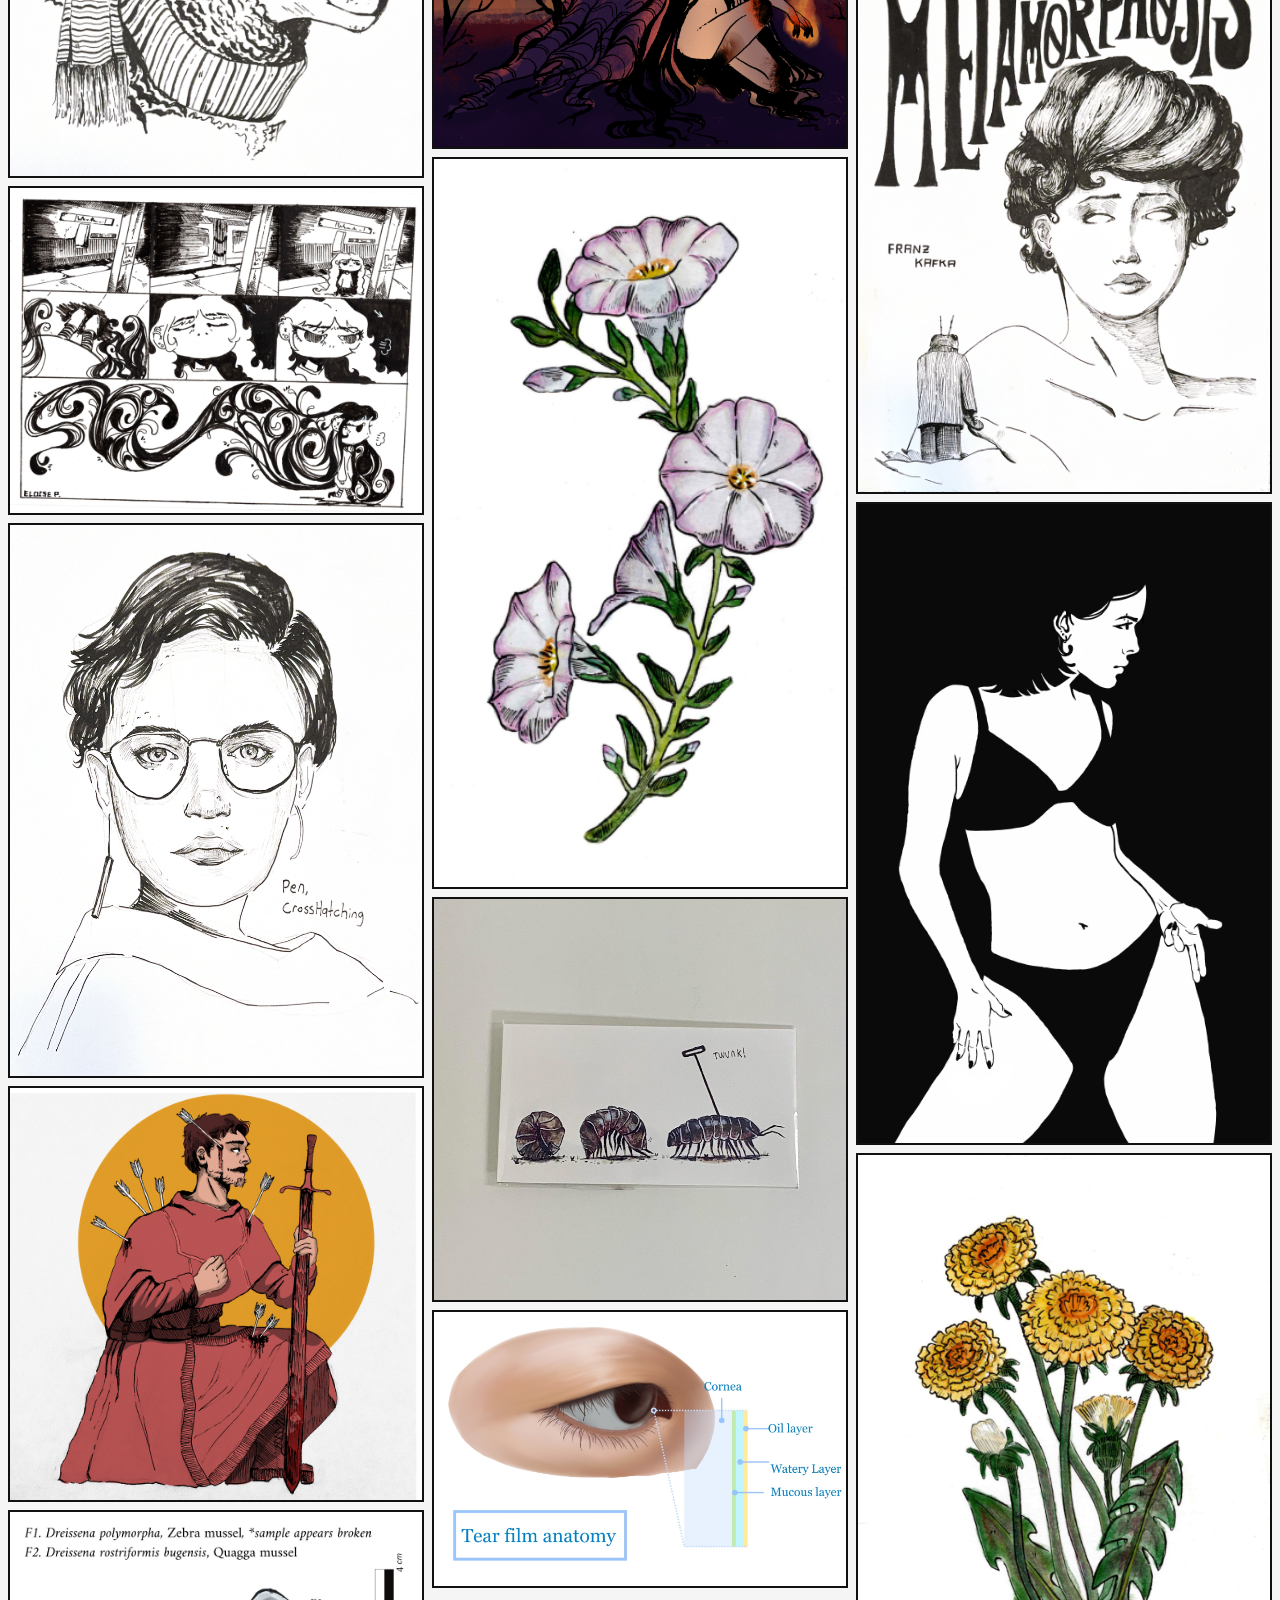
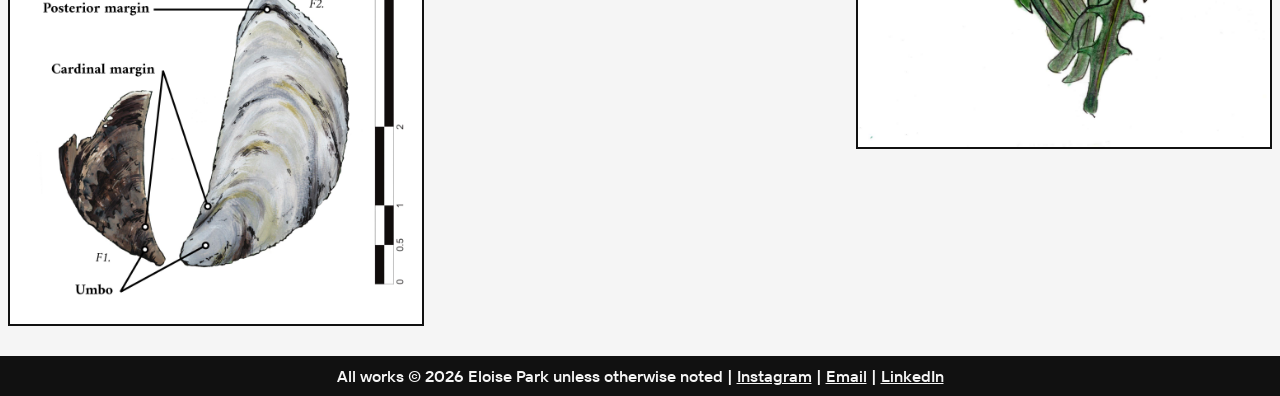
==== commit a184cbb2: "Restructure site" ====
--- a/index.html
+++ b/index.html
@@ -5,10 +5,8 @@
     <meta name="viewport" content="width=device-width, initial-scale=1.0">
     <title>Eloise Park</title>
     
-    <link rel="stylesheet" href="css/grid.css">
-    <link rel="stylesheet" href="css/slideshow.css">
-    <link rel="stylesheet" href="css/grid2page.css">
-    <link rel="stylesheet" href="css/style.css">
+    <link rel="stylesheet" href="shared/css/site.css">
+    <link rel="stylesheet" href="pages/portfolio/portfolio.css">
 </head>
 <body>
 
@@ -21,9 +19,9 @@
             </h1>
         </header>
         <div id="icons">
-            <a href="https://www.instagram.com/eloise_park_art/" target="_blank"><img src="img/icons/insta.png" alt="Instagram"></a>
-            <a href="contact.html"><img src="img/icons/mail.png" alt="Email"></a>
-            <a href="https://www.linkedin.com/in/eloise-park-a0b113347/" target="_blank"><img src="img/icons/linkedin.png" alt="Linkedin"></a>
+            <a href="https://www.instagram.com/eloise_park_art/" target="_blank"><img src="assets/img/icons/insta.png" alt="Instagram"></a>
+            <a href="contact.html"><img src="assets/img/icons/mail.png" alt="Email"></a>
+            <a href="https://www.linkedin.com/in/eloise-park-a0b113347/" target="_blank"><img src="assets/img/icons/linkedin.png" alt="Linkedin"></a>
         </div>
     </div>
 
@@ -41,138 +39,11 @@
 
         <!-- Portfolio grid section -->
         <section>
-            <div id="portfolio-grid" class="row">
-                <!-- column 1 -->
-                <div class="column">
-
-                    <button class="img-container grid-item" data-category="all bio">
-                        <img src="img/art/bacteria/cell.jpg" alt="cell">
-                        <div class="caption">Cell</div>
-                    </button>
-
-                    <button class="img-container grid-item" data-category="all bio" data-project-id="1">
-                        <img src="img/art/nose.png" alt="Nose"
-                            onmouseover="this.src='img/art/noseplain.png'"
-                            onmouseout="this.src='img/art/nose.png'">
-                        <div class="caption">Nose</div>
-                    </button>
-
-                    <button class="img-container grid-item" data-category="all editorial" data-project-id="2">
-                        <img src="img/art/castle.png" alt="Castle">
-                        <div class="caption">Castle</div>
-                    </button>
-
-                    <button class="img-container grid-item" data-category="all editorial" data-project-id="3">
-                        <img src="img/art/sheep.png" alt="Sheep">
-                        <div class="caption">Sheep</div>
-                    </button>
-
-                    <button class="img-container grid-item" data-category="all editorial" data-project-id="4">
-                        <img src="img/art/comic.png" alt="Comic">
-                        <div class="caption">Comic</div>
-                    </button>
-
-                    <button class="img-container grid-item" data-category="all editorial" data-project-id="5">
-                        <img src="img/art/penpfp.png" alt="Pen PFP">
-                        <div class="caption">Pen PFP</div>
-                    </button>
-
-                    <button class="img-container grid-item" data-category="all editorial" data-project-id="15">
-                        <img src="img/art/warrorinked.png" alt="Warrior Inked"
-                            onmouseover="this.src='img/art/warrior.png'"
-                            onmouseout="this.src='img/art/warrorinked.png'">
-                        <div class="caption">Warrior Inked</div>
-                    </button>
-                </div>
-
-                <!-- column 2 -->
-                <div class="column">
-
-                    <button class="img-container grid-item" data-category="all bio">
-                        <img src="img/art/bacteria/shells.jpg" alt="shells">
-                        <div class="caption">Shells</div>
-                    </button>
-
-                    <button class="img-container grid-item" data-category="all editorial" data-project-id="6">
-                        <img src="img/art/matcha.png" alt="Matcha">
-                        <div class="caption">Matcha</div>
-                    </button>
-
-                    <button class="img-container grid-item" data-category="all bio">
-                        <img src="img/art/bacteria/petri.jpg" alt="petri dish">
-                        <div class="caption">Petri Dish</div>
-                    </button>
-
-                    <button class="img-container grid-item" data-category="all editorial" data-project-id="8">
-                        <img src="img/art/landscapeinked.png" alt="Landscape Inked"
-                            onmouseover="this.src='img/art/landscape.png'"
-                            onmouseout="this.src='img/art/landscapeinked.png'">
-                        <div class="caption">Landscape Inked</div>
-                    </button>
-
-                    <button class="img-container grid-item" data-category="all editorial" data-project-id="9">
-                        <img src="img/art/fire.png" alt="Fire">
-                        <div class="caption">Fire</div>
-                    </button>
-
-                    <button class="img-container grid-item" data-category="all bio" data-project-id="10">
-                        <img src="img/art/plants/11.png" alt="Bindweed">
-                        <div class="caption">Bindweed</div>
-                    </button>
-
-                    <button class="img-container grid-item" data-category="all editorial" data-project-id="16">
-                        <img src="img/art/pillbug.png" alt="Pillbug">
-                        <div class="caption">Pillbug</div>
-                    </button>
-                </div>
-
-                <!-- column 3 -->
-                <div class="column">
-
-                    <button class="img-container grid-item" data-category="all bio" data-project-id="7">
-                        <img src="img/art/eye.png" alt="Eye"
-                            onmouseover="this.src='img/art/eyeplain.png'"
-                            onmouseout="this.src='img/art/eye.png'">
-                        <div class="caption">Eye</div>
-                    </button>
-
-                    <button class="img-container grid-item" data-category="all bio">
-                        <img src="img/art/bacteria/coral.jpg" alt="coral">
-                        <div class="caption">Coral</div>
-                    </button>
-
-                    
-                    <button class="img-container grid-item" data-category="all bio" data-project-id="11">
-                        <img src="img/art/plants/plants.gif" alt="Tree of Heaven">
-                        <div class="caption">Plant work</div>
-                    </button>
-
-                    <button class="img-container grid-item" data-category="all bio" data-project-id="12">
-                        <img src="img/art/ear.png" alt="Ear"
-                            onmouseover="this.src='img/art/earplain.png'"
-                            onmouseout="this.src='img/art/ear.png'">
-                        <div class="caption">Ear</div>
-                    </button>
-
-                    <button class="img-container grid-item" data-category="all editorial" data-project-id="13">
-                        <img src="img/art/metamorphosis.png" alt="Metamorphosis">
-                        <div class="caption">Metamorphosis</div>
-                    </button>
-
-                    <button class="img-container grid-item" data-category="all editorial" data-project-id="14">
-                        <img src="img/art/woman.png" alt="Shooting from the Hip">
-                        <div class="caption">Shooting from the Hip</div>
-                    </button>
-
-                    <button class="img-container grid-item" data-category="all bio" data-project-id="17">
-                        <img src="img/art/plants/9.png" alt="Dandelion">
-                        <div class="caption">Dandelion</div>
-                    </button>
-                </div>
-            </div>
+            <!-- Tiles are generated by pages/portfolio/portfolio.js from artworks.js -->
+            <div id="portfolio-grid" class="portfolio-grid"></div>
         </section>
 
-        <!-- Project view section (add this if you haven't yet) -->
+        <!-- Project detail view (filled in by ProjectView.js) -->
         <section id="project-view" class="project-view hidden">
             <div class="project-nav-top">
             <button id="back-to-grid" class="nav-arrow">&#8592; Back</button>
@@ -205,18 +76,7 @@
     </footer>
 
 
-    <script src="js/grid2page.js"></script>
-    <script>
-      document.addEventListener('DOMContentLoaded', function() {
-        document.querySelectorAll('img').forEach(function(img) {
-            img.addEventListener('contextmenu', function(event) {
-                event.preventDefault();
-            });
-            img.addEventListener('touchstart', function(event) {
-                event.preventDefault(); 
-            });
-        });
-      });
-    </script>
+    <script type="module" src="pages/portfolio/portfolio.js"></script>
+    <script src="shared/js/protect-images.js"></script>
 </body>
-</html>+</html>
--- a/shared/css/site.css
+++ b/shared/css/site.css
@@ -0,0 +1,12 @@
+/* ============================================================
+   site.css: the shared shell every page links first.
+   Page-specific styles live next to each page in /pages/<page>/.
+   Shared components that only SOME pages use (e.g. zigzag-cards)
+   are linked directly by those pages, not imported here.
+   ============================================================ */
+
+@import url("tokens.css");
+@import url("base.css");
+@import url("components/header.css");
+@import url("components/nav.css");
+@import url("components/footer.css");
--- a/pages/portfolio/portfolio.css
+++ b/pages/portfolio/portfolio.css
@@ -0,0 +1,248 @@
+/* ============================================================
+   portfolio.css: index.html only
+   1. Grid (tiles are rendered by portfolio.js from artworks.js)
+   2. Project detail view
+   ============================================================ */
+
+* {
+    box-sizing: border-box;
+}
+
+/* ---------- 1. Grid ---------- */
+
+/* Category filter buttons (styled, not on the page yet) */
+#portfolio-buttons {
+    background-color: var(--dark-color);
+    padding-top: 10px;
+    padding-bottom: 10px;
+    text-align: center;
+    margin-top: 0px;
+    margin-bottom: 20px;
+    flex-direction: row;
+    display: flex;
+    justify-content: space-evenly;
+}
+
+#portfolio-buttons button {
+    background-color: var(--secondary-dark-color);
+    color: var(--white);
+    border: none;
+    padding: 10px 20px;
+    font-size: 1.5vw;
+    cursor: pointer;
+    border-radius: 5px;
+}
+
+@media (max-width: 600px) {
+    #portfolio-buttons button {
+        font-size: 16px;
+        padding: 8px 16px;
+    }
+}
+
+#portfolio-buttons button:hover {
+    background-color: var(--white);
+    color: var(--dark-color);
+    transition: 0.3s;
+}
+
+/* Native CSS columns replace the old hand-made .row/.column divs:
+   tiles flow top-to-bottom down column 1, then 2, then 3. */
+.portfolio-grid {
+    columns: 3;
+    column-gap: 8px;
+    padding: 8px 8px 0;
+}
+
+@media screen and (max-width: 800px) {
+    .portfolio-grid { columns: 2; }
+}
+
+@media screen and (max-width: 600px) {
+    .portfolio-grid { columns: 1; }
+}
+
+.portfolio-grid .img-container {
+    position: relative;
+    margin: 0 0 8px;
+    overflow: hidden;
+    border: var(--secondary-dark-color) solid 2px;
+    break-inside: avoid;
+}
+
+.portfolio-grid button {
+    width: 100%;
+}
+
+.portfolio-grid img {
+    width: 100%;
+    vertical-align: middle;
+    transition: transform 0.4s ease, box-shadow 0.4s ease;
+}
+
+.grid-item {
+    border: none;
+    background: none;
+    padding: 0;
+    cursor: pointer;
+    display: block;
+}
+
+.grid-item img {
+    width: 100%;
+    height: auto;
+    display: block;
+    transition: transform 0.45s ease, filter 0.45s ease;
+}
+
+.caption {
+    position: absolute;
+    bottom: 0;
+    left: 0;
+    right: 0;
+    background: var(--dark-color);
+    color: var(--white);
+    font-size: 16px;
+    text-align: center;
+    opacity: 0;
+    padding: 12px;
+    transition: opacity 0.4s ease;
+}
+
+.img-container:hover img {
+    transform: scale(1.08);
+    box-shadow: 0 8px 20px rgba(0, 0, 0, 0.4);
+}
+
+.img-container:hover .caption {
+    opacity: 1;
+}
+
+.grid-item:hover img {
+    transform: scale(1.04);
+    filter: saturate(1.03);
+}
+
+.img-container2 {
+    width: 500px;
+    margin: 0 auto;
+    border: var(--secondary-dark-color) solid 2px;
+}
+
+.img-container2 img {
+    width: 100%;
+    display: block;
+    box-sizing: border-box;
+    margin-top: 8px;
+    border-radius: 4px;
+    transition: box-shadow 0.5s, transform 0.5s;
+}
+
+/* ---------- 2. Project detail view ---------- */
+
+.hidden {
+    display: none !important;
+}
+
+.project-view {
+    position: fixed;
+    inset: 0;
+    background: var(--white);
+    z-index: 9999;
+    overflow-y: auto;        /* allow scrolling inside the modal */
+    overflow-x: hidden;
+}
+
+.project-nav-top {
+    position: absolute;
+    top: 20px;
+    left: 20px;
+    z-index: 20;
+}
+
+#back-to-grid {
+    color: var(--black);
+    border: none;
+    background: rgba(255, 255, 255, 0.85);
+    padding: 10px 14px;
+    border-radius: 8px;
+    cursor: pointer;
+    font-size: clamp(1rem, 1.4vw, 1.2rem);
+}
+
+.project-content {
+    width: 100%;
+    display: flex;
+    flex-direction: column;
+    align-items: center;
+    justify-content: center;
+    padding: 70px 80px 20px;
+    box-sizing: border-box;
+    position: relative;
+}
+
+.project-details {
+    display: flex;
+    flex-direction: column;
+    align-items: center;
+    text-align: center;
+    gap: 1rem;
+}
+
+#project-title {
+    margin: 0;
+    font-size: clamp(1.2rem, 1.8vw, 2rem);
+}
+
+#project-image {
+    height: 90vh;
+    width: auto;
+    max-width: 100%;
+    object-fit: contain;
+    display: block;
+    position: relative;
+    z-index: 1;
+}
+
+.project-image-wrapper {
+    position: relative;
+    display: inline-block;
+}
+
+.watermark-overlay {
+    position: absolute;
+    inset: 0;
+    background: url('../../assets/img/watermark.png') center center / cover no-repeat;
+    opacity: 0.35;
+    pointer-events: none;
+    z-index: 2;
+}
+
+#project-description {
+    max-width: 900px;
+    margin: 0;
+    font-size: clamp(1rem, 1.1vw, 1.2rem);
+    line-height: 1.4;
+}
+
+.nav-arrow {
+    position: absolute;
+    top: 50%;
+    transform: translateY(-50%);
+    color: var(--black);
+    border: none;
+    background: rgba(255, 255, 255, 0.85);
+    font-size: clamp(1.5rem, 2vw, 2rem);
+    padding: 0.6rem 0.9rem;
+    cursor: pointer;
+    border-radius: 8px;
+    z-index: 20;
+}
+
+#prev-project {
+    left: 20px;
+}
+
+#next-project {
+    right: 20px;
+}
